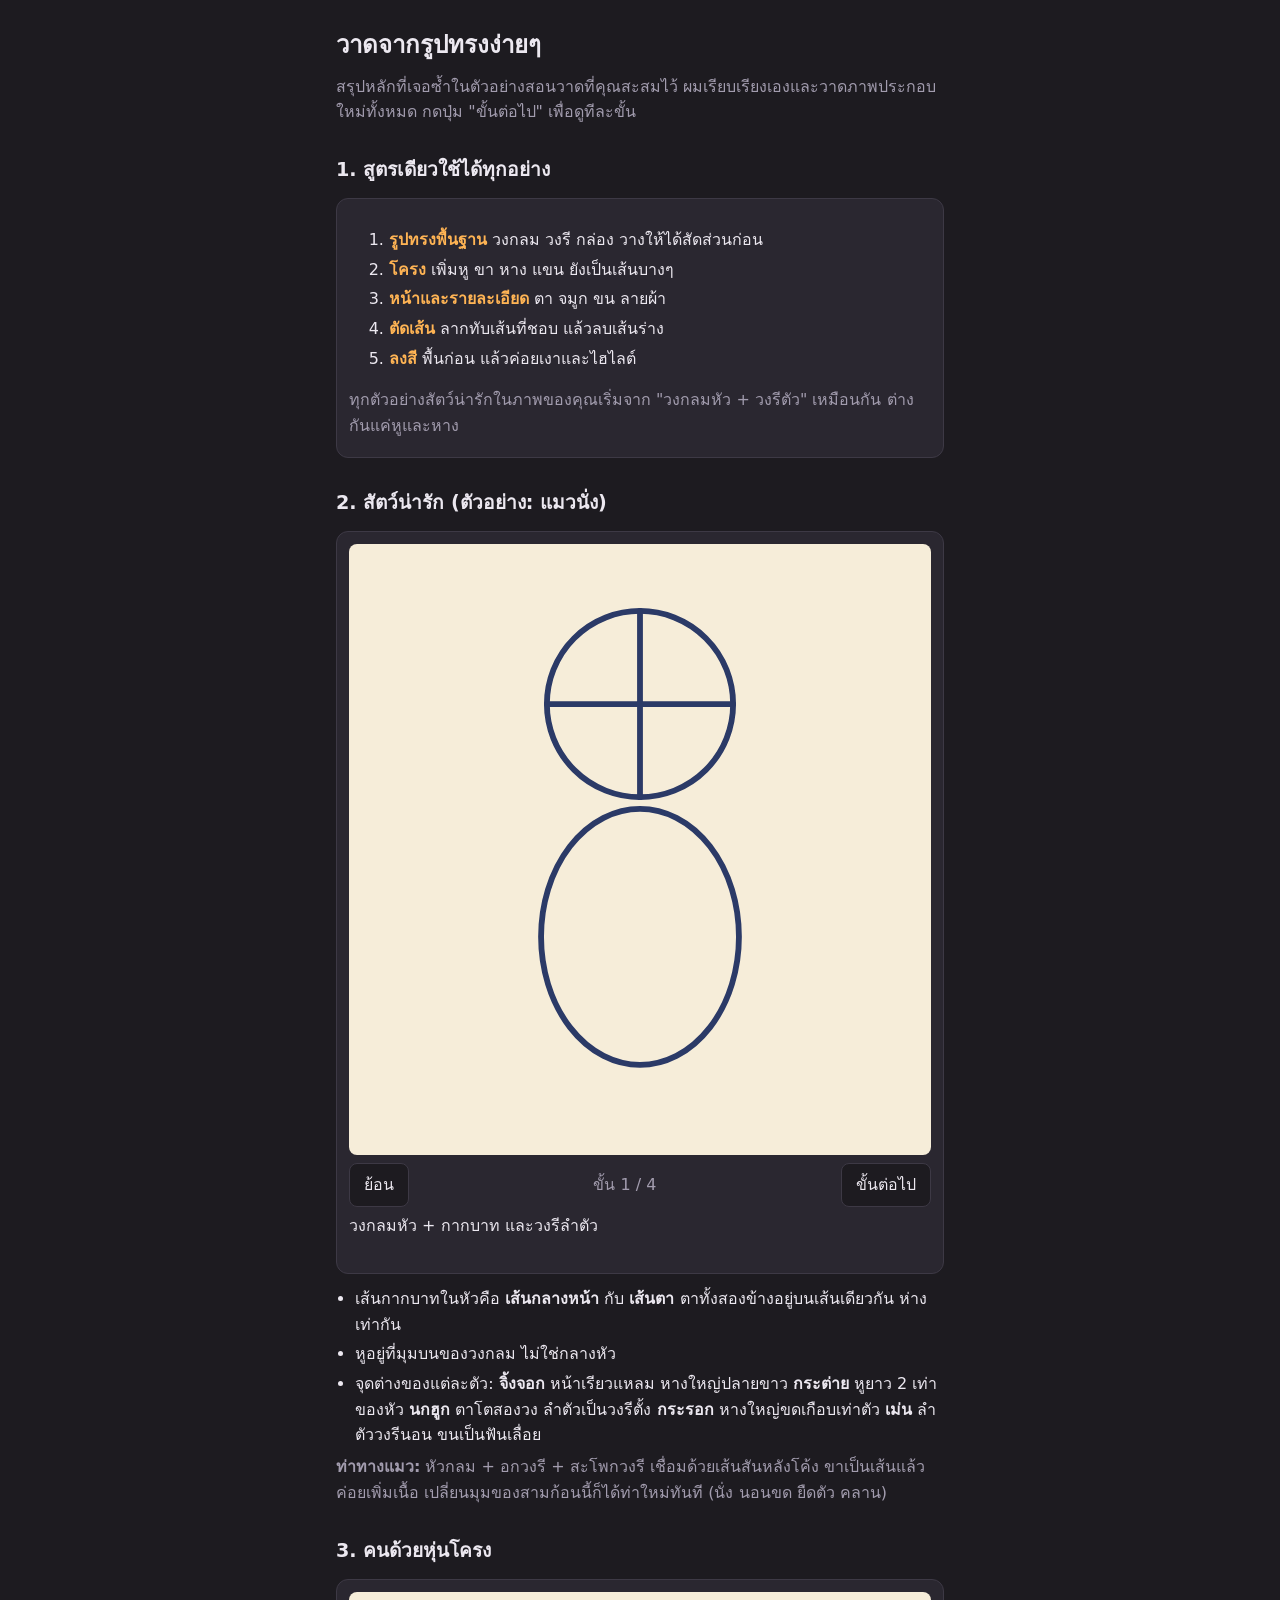
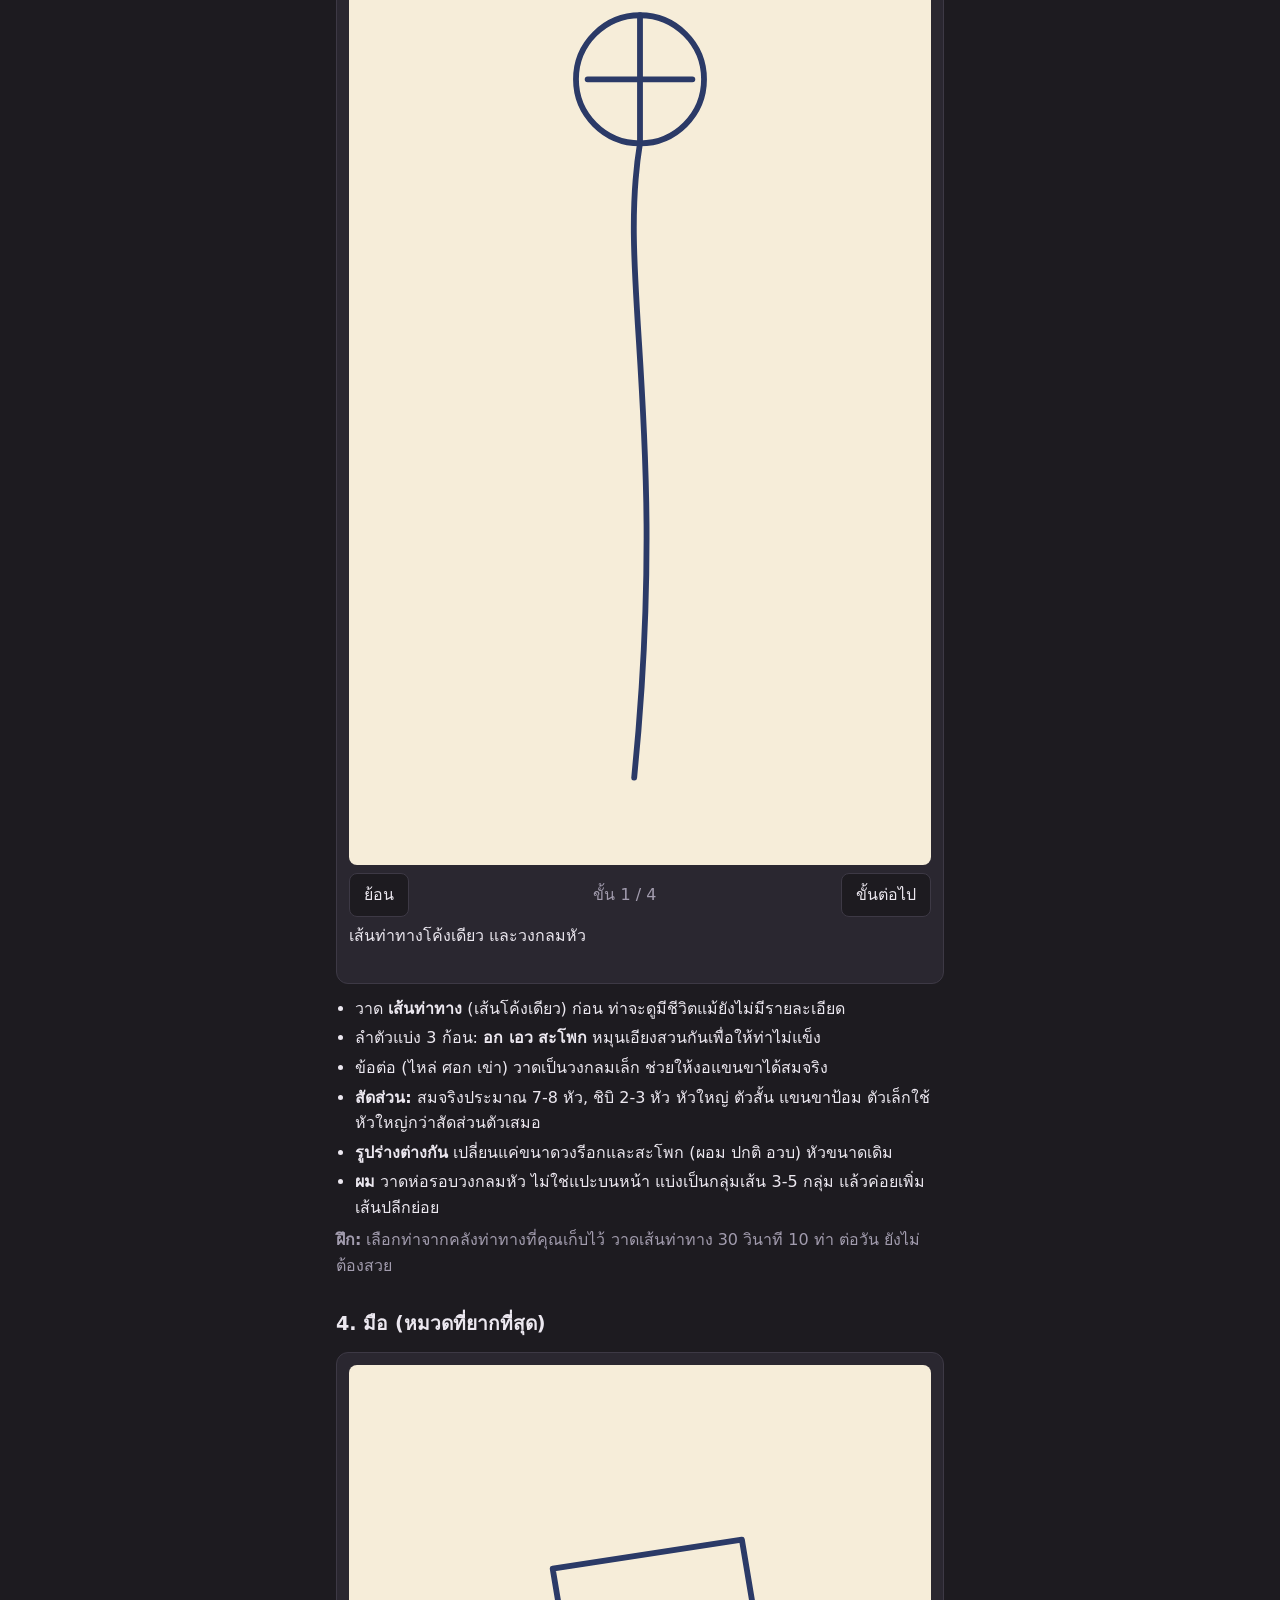
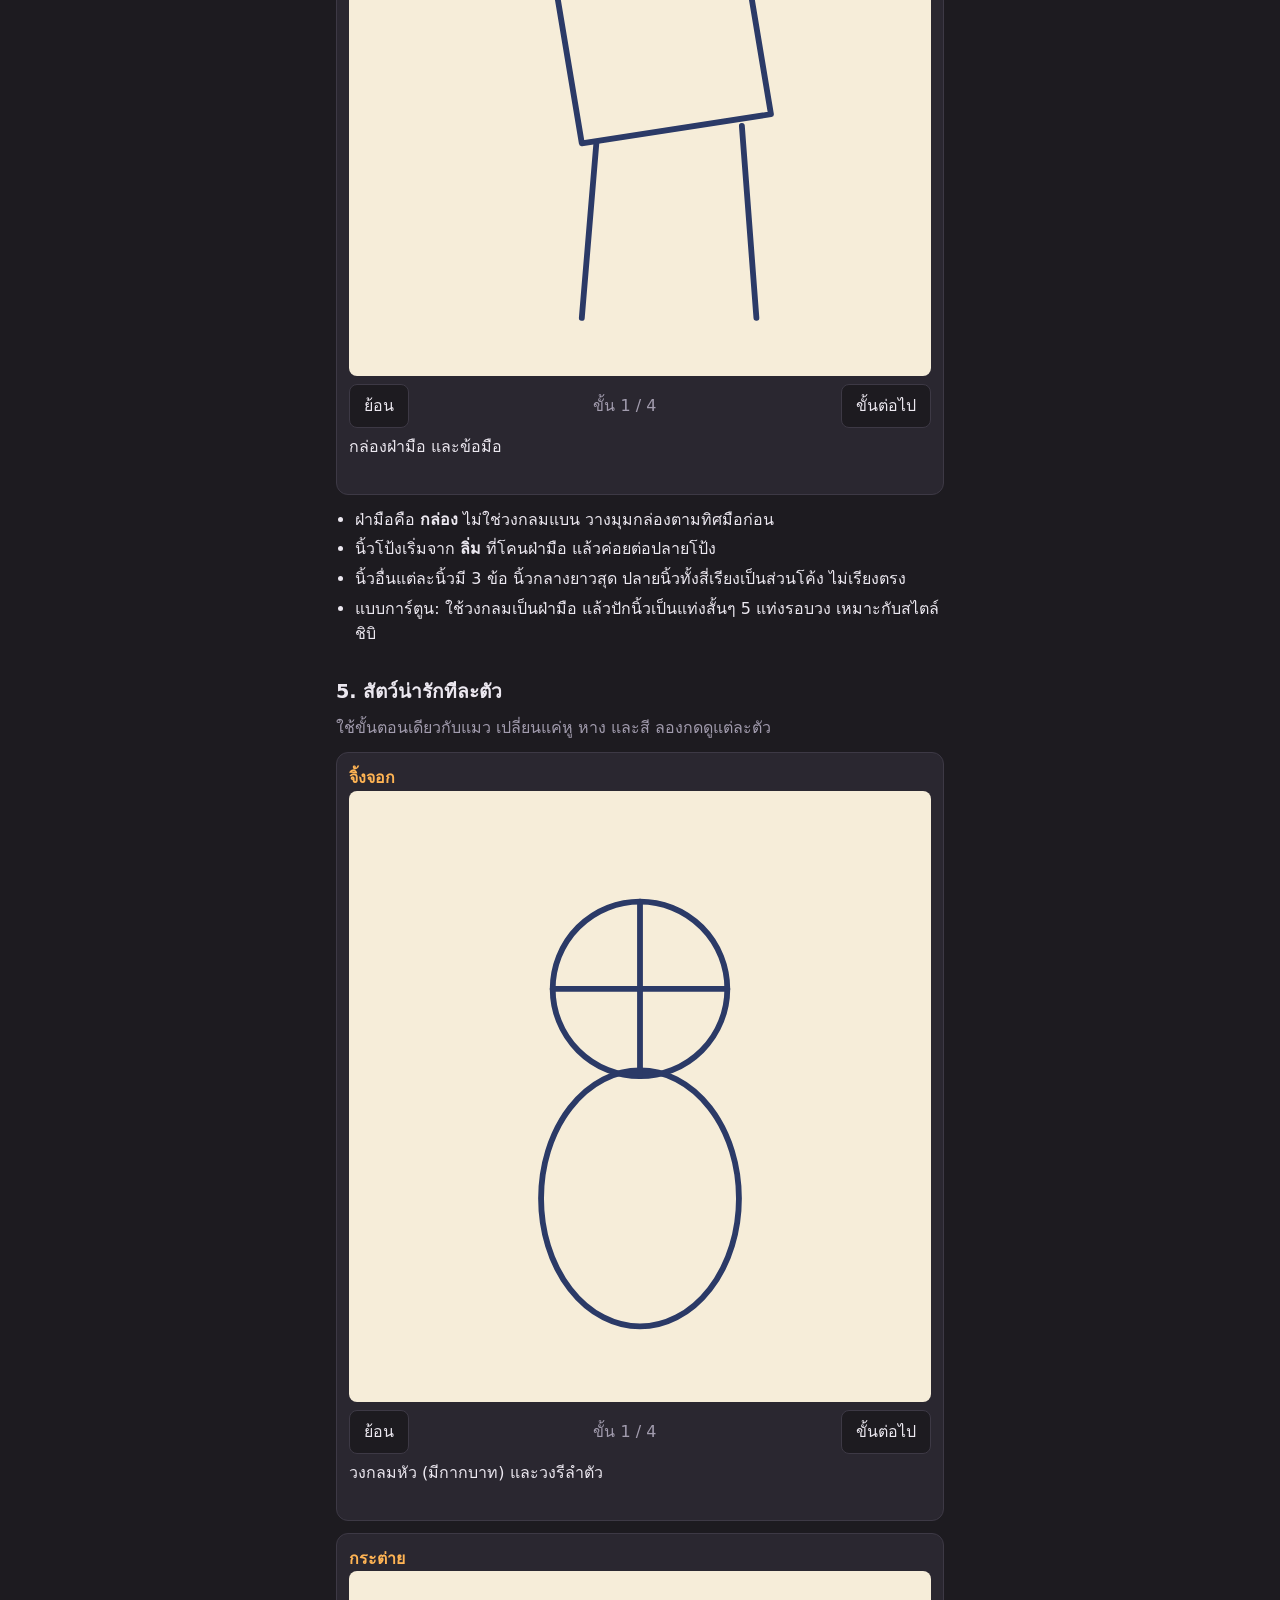
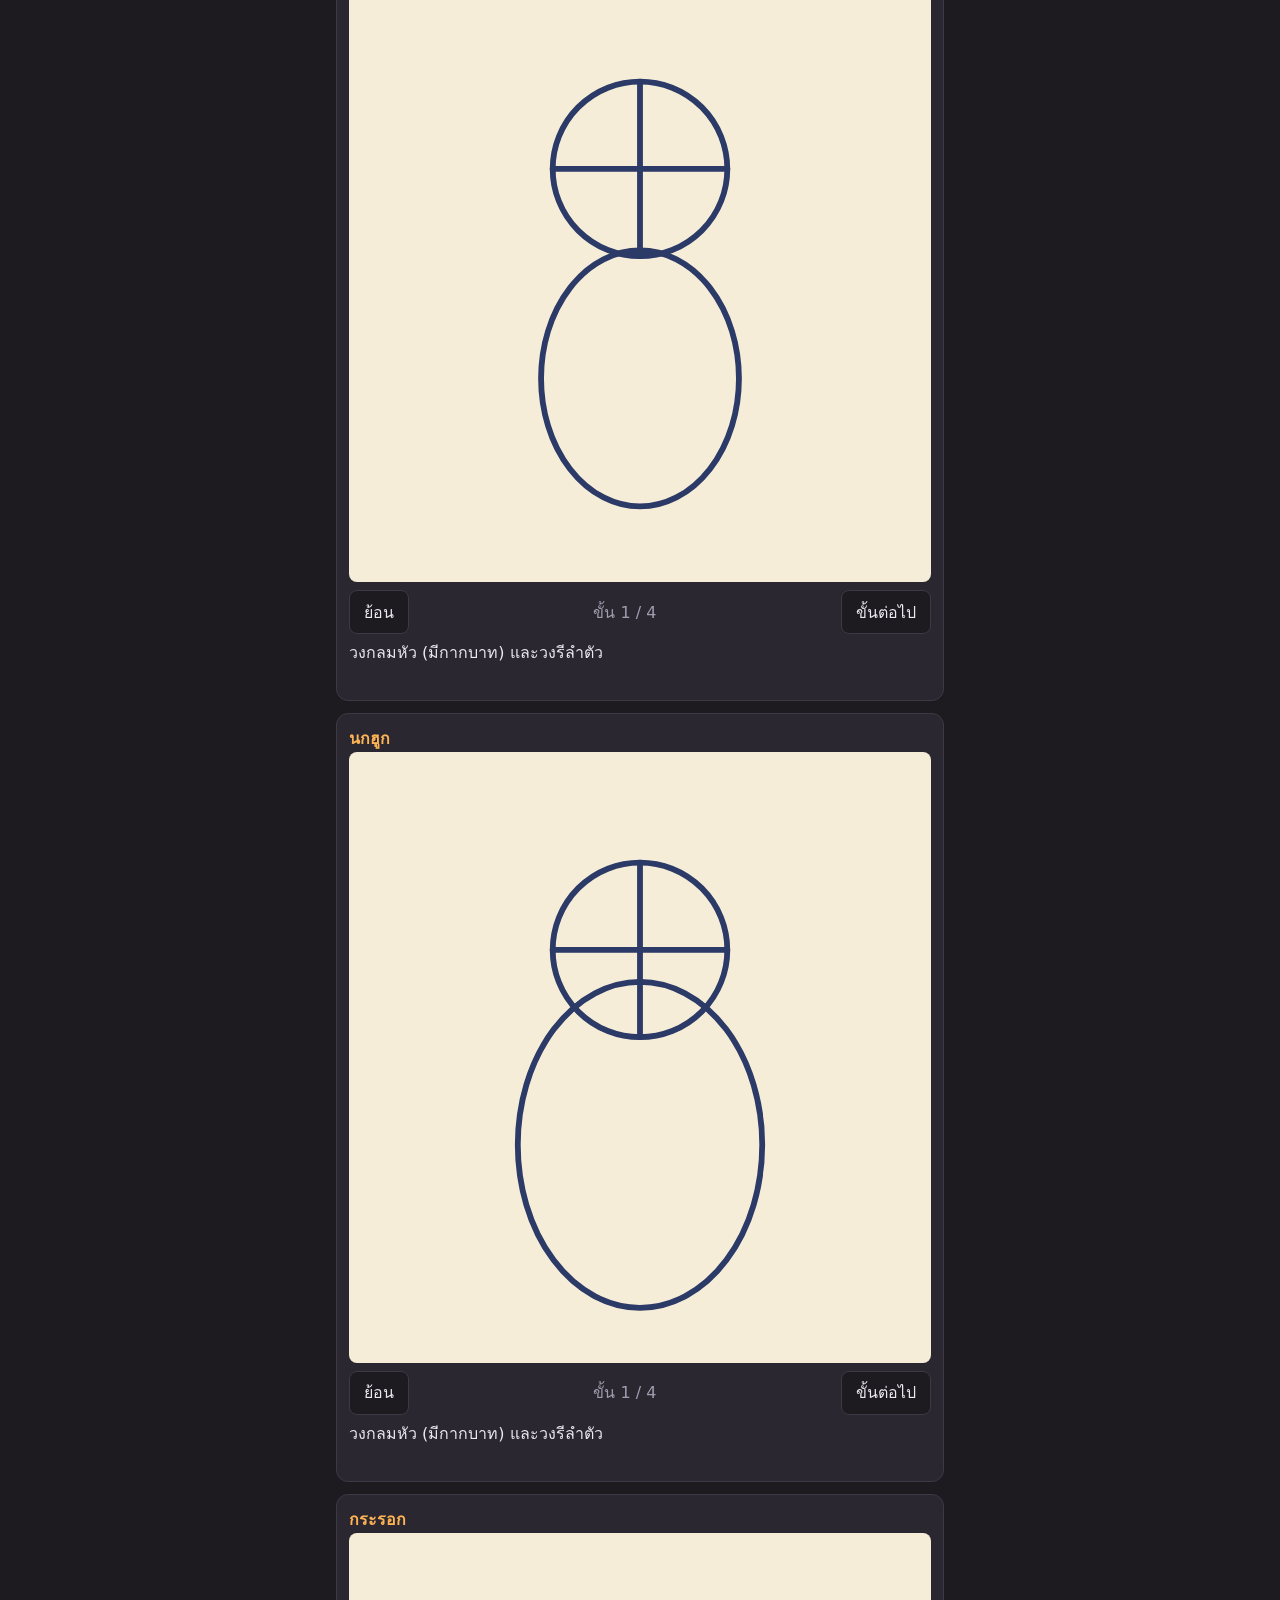
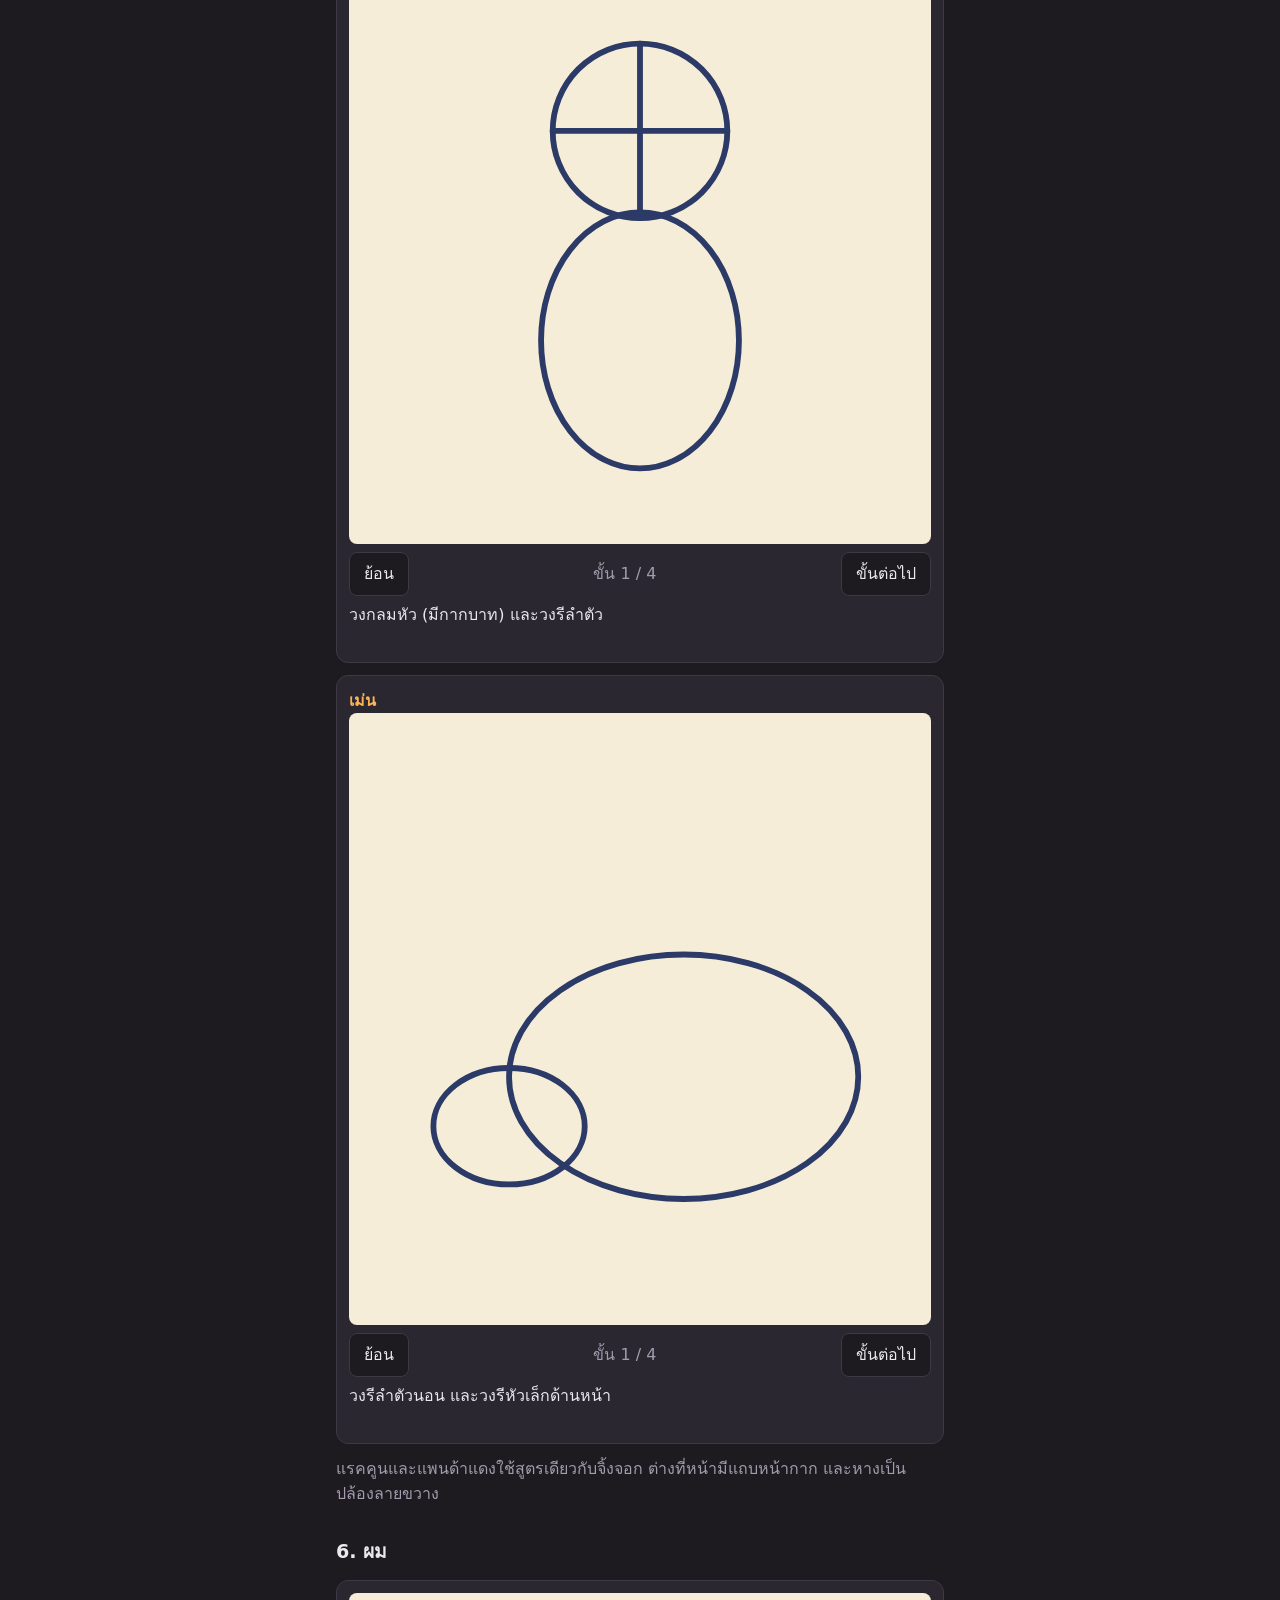
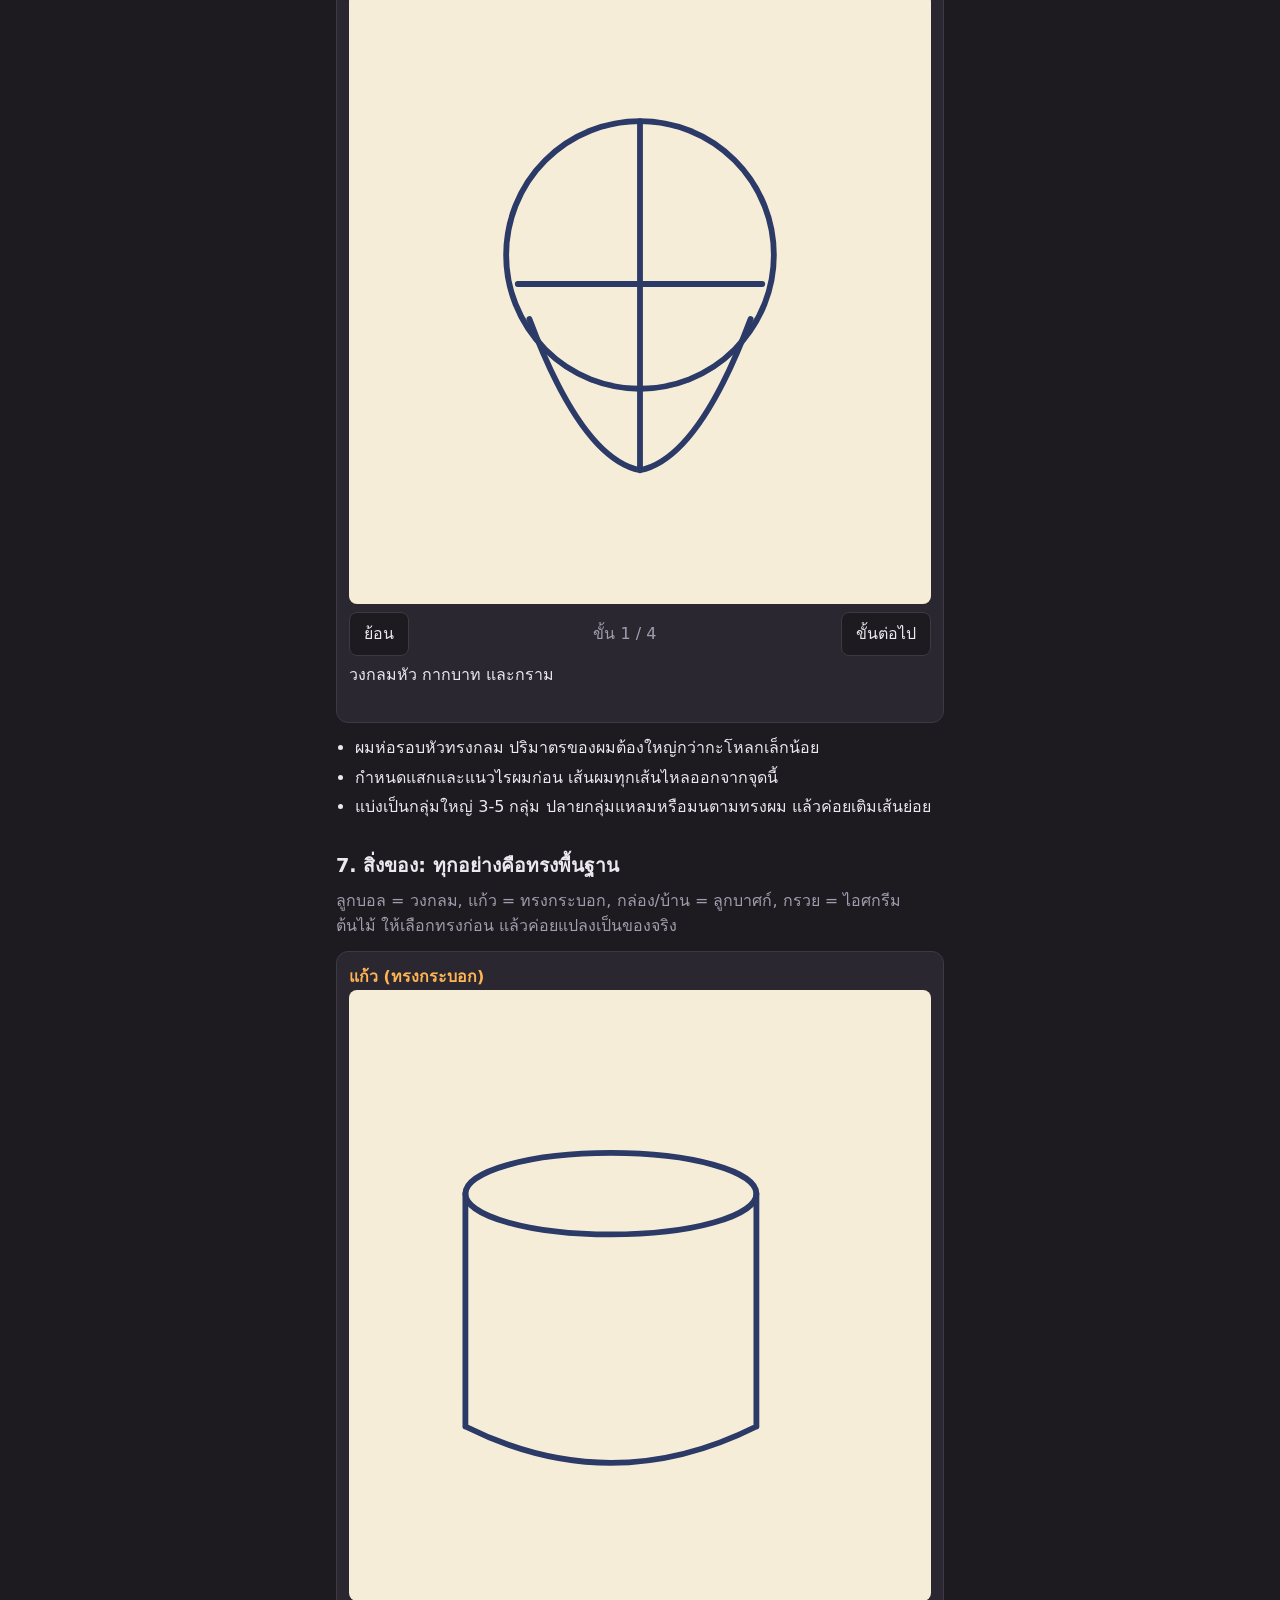
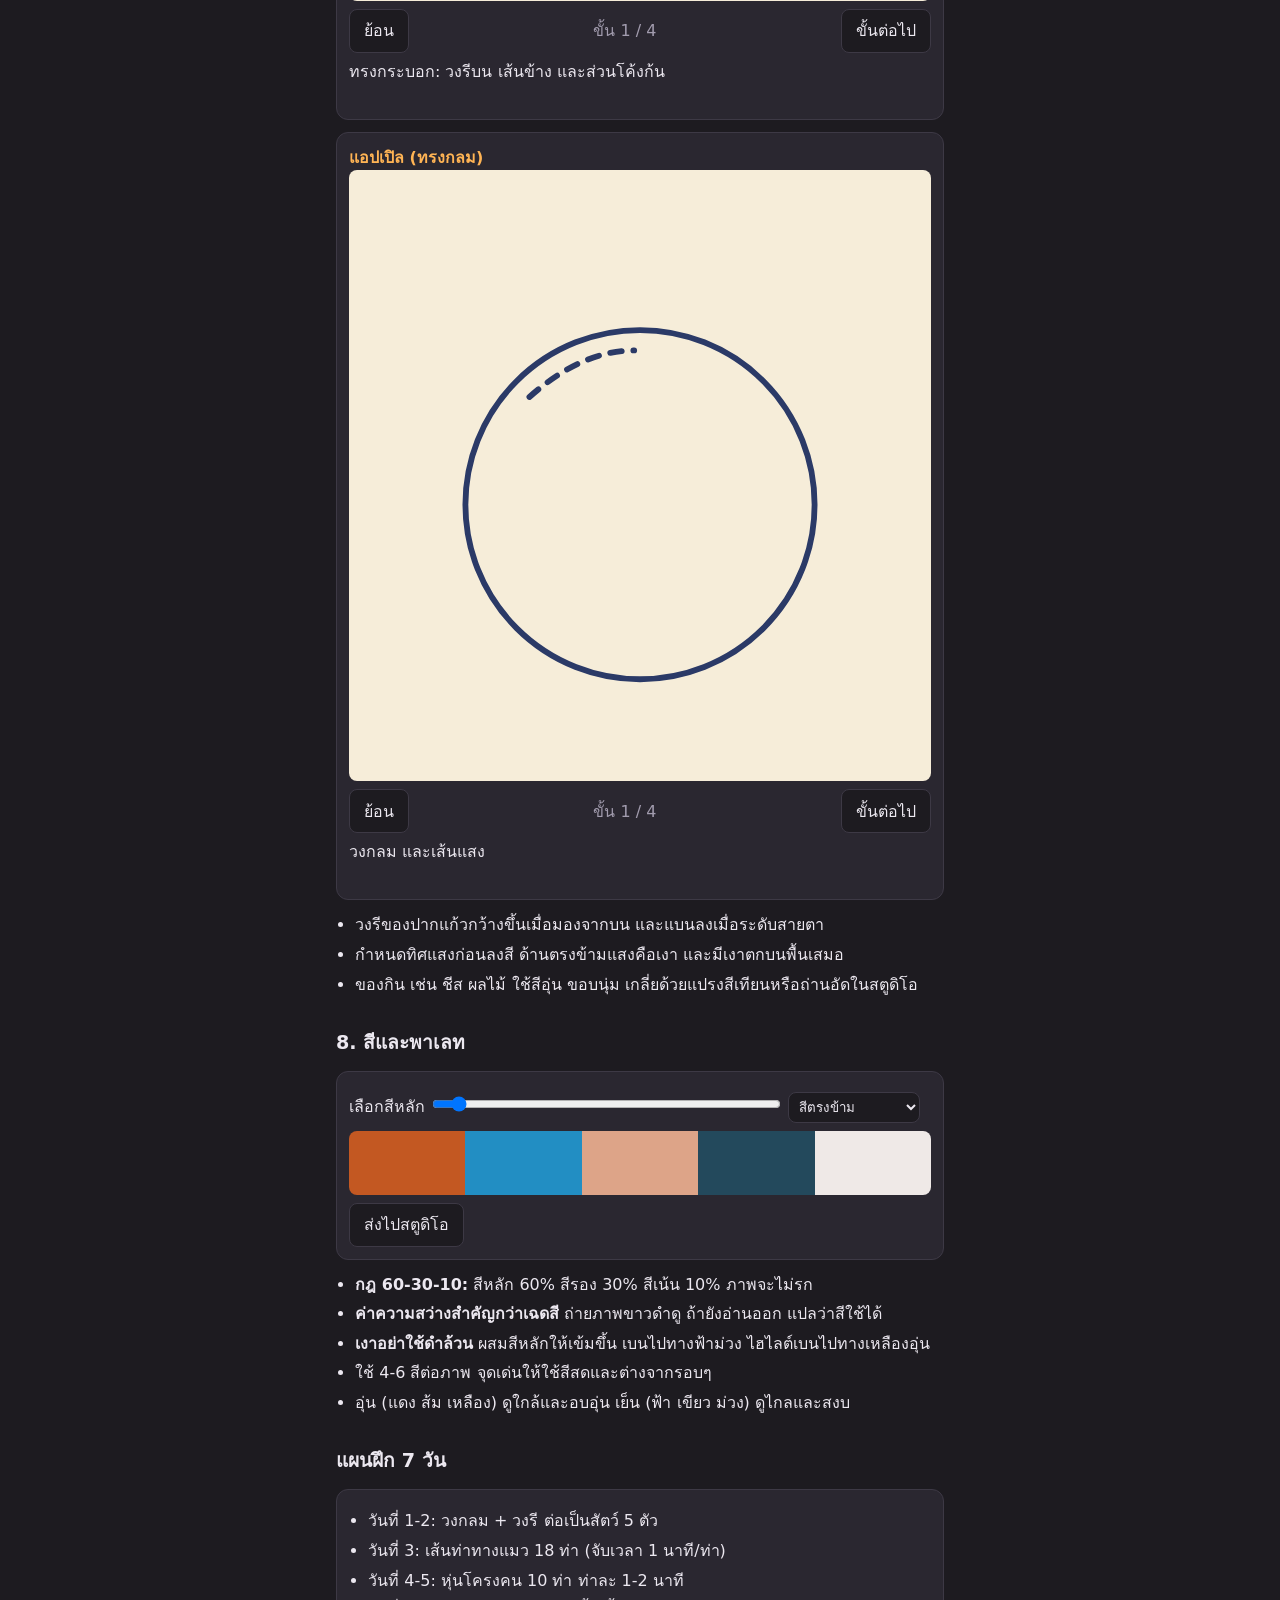
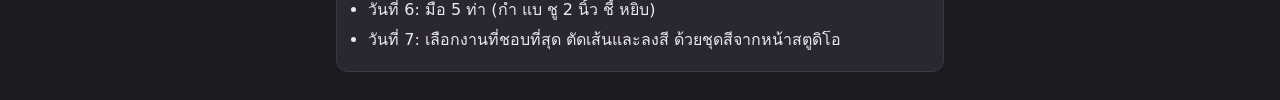
==== lessons.html @ d34c9ddd "Add files via upload" ====
<!DOCTYPE html>
<html lang="th">
<head>
<meta charset="utf-8">
<meta name="viewport" content="width=device-width, initial-scale=1, viewport-fit=cover">
<title>บทเรียนวาดรูป – SkillHub</title>
<style>
:root{--bg:#1d1b20;--panel:#2a2730;--line:#3d3945;--tx:#ece8f0;--mu:#a29cae;--ac:#ffb454}
*{box-sizing:border-box}
body{margin:0;background:var(--bg);color:var(--tx);font:16px/1.65 "Prompt",system-ui,sans-serif;padding:env(safe-area-inset-top) 0 env(safe-area-inset-bottom)}
header{display:flex;gap:14px;padding:12px 16px;border-bottom:1px solid var(--line);position:sticky;top:0;background:var(--bg);z-index:2;overflow-x:auto}
header a{color:var(--mu);text-decoration:none;white-space:nowrap}
header a.on{color:var(--ac)}
main{max-width:640px;margin:0 auto;padding:16px}
h1{font-size:1.5rem;margin:.4em 0}
h2{font-size:1.2rem;margin:1.6em 0 .3em;scroll-margin-top:60px}
p{margin:.4em 0;color:var(--mu)}
ul{padding-left:1.2em;margin:.4em 0}
li{margin:.25em 0}
.card{background:var(--panel);border:1px solid var(--line);border-radius:12px;padding:12px;margin:12px 0}
.card b{color:var(--ac)}
svg{width:100%;height:auto;background:#f6edd9;border-radius:8px;display:block}
.old{opacity:.35}
.ctl{display:flex;gap:8px;align-items:center;margin-top:8px}
.ctl button{background:var(--bg);color:var(--tx);border:1px solid var(--line);border-radius:8px;padding:8px 14px;font:inherit;cursor:pointer}
.ctl button:focus-visible{outline:2px solid var(--ac)}
.ctl span{color:var(--mu);flex:1;text-align:center}
.cap{min-height:3em;margin-top:6px;color:var(--tx)}
</style>
<link rel="manifest" href="manifest.webmanifest"><link rel="stylesheet" href="app.css"></head>
<body>
<header><a href="index.html">← SkillHub</a><a href="studio.html">สตูดิโอวาดรูป</a><a class="on" href="lessons.html">บทเรียน</a></header>
<main>
<h1>วาดจากรูปทรงง่ายๆ</h1>
<p>สรุปหลักที่เจอซ้ำในตัวอย่างสอนวาดที่คุณสะสมไว้ ผมเรียบเรียงเองและวาดภาพประกอบใหม่ทั้งหมด กดปุ่ม "ขั้นต่อไป" เพื่อดูทีละขั้น</p>

<h2>1. สูตรเดียวใช้ได้ทุกอย่าง</h2>
<div class="card"><ol>
<li><b>รูปทรงพื้นฐาน</b> วงกลม วงรี กล่อง วางให้ได้สัดส่วนก่อน</li>
<li><b>โครง</b> เพิ่มหู ขา หาง แขน ยังเป็นเส้นบางๆ</li>
<li><b>หน้าและรายละเอียด</b> ตา จมูก ขน ลายผ้า</li>
<li><b>ตัดเส้น</b> ลากทับเส้นที่ชอบ แล้วลบเส้นร่าง</li>
<li><b>ลงสี</b> พื้นก่อน แล้วค่อยเงาและไฮไลต์</li>
</ol><p>ทุกตัวอย่างสัตว์น่ารักในภาพของคุณเริ่มจาก "วงกลมหัว + วงรีตัว" เหมือนกัน ต่างกันแค่หูและหาง</p></div>

<h2>2. สัตว์น่ารัก (ตัวอย่าง: แมวนั่ง)</h2>
<div class="card" id="d-cat"></div>
<ul>
<li>เส้นกากบาทในหัวคือ <b>เส้นกลางหน้า</b> กับ <b>เส้นตา</b> ตาทั้งสองข้างอยู่บนเส้นเดียวกัน ห่างเท่ากัน</li>
<li>หูอยู่ที่มุมบนของวงกลม ไม่ใช่กลางหัว</li>
<li>จุดต่างของแต่ละตัว: <b>จิ้งจอก</b> หน้าเรียวแหลม หางใหญ่ปลายขาว <b>กระต่าย</b> หูยาว 2 เท่าของหัว <b>นกฮูก</b> ตาโตสองวง ลำตัวเป็นวงรีตั้ง <b>กระรอก</b> หางใหญ่ขดเกือบเท่าตัว <b>เม่น</b> ลำตัววงรีนอน ขนเป็นฟันเลื่อย</li>
</ul>
<p><b>ท่าทางแมว:</b> หัวกลม + อกวงรี + สะโพกวงรี เชื่อมด้วยเส้นสันหลังโค้ง ขาเป็นเส้นแล้วค่อยเพิ่มเนื้อ เปลี่ยนมุมของสามก้อนนี้ก็ได้ท่าใหม่ทันที (นั่ง นอนขด ยืดตัว คลาน)</p>

<h2>3. คนด้วยหุ่นโครง</h2>
<div class="card" id="d-fig"></div>
<ul>
<li>วาด <b>เส้นท่าทาง</b> (เส้นโค้งเดียว) ก่อน ท่าจะดูมีชีวิตแม้ยังไม่มีรายละเอียด</li>
<li>ลำตัวแบ่ง 3 ก้อน: <b>อก เอว สะโพก</b> หมุนเอียงสวนกันเพื่อให้ท่าไม่แข็ง</li>
<li>ข้อต่อ (ไหล่ ศอก เข่า) วาดเป็นวงกลมเล็ก ช่วยให้งอแขนขาได้สมจริง</li>
<li><b>สัดส่วน:</b> สมจริงประมาณ 7-8 หัว, ชิบิ 2-3 หัว หัวใหญ่ ตัวสั้น แขนขาป้อม ตัวเล็กใช้หัวใหญ่กว่าสัดส่วนตัวเสมอ</li>
<li><b>รูปร่างต่างกัน</b> เปลี่ยนแค่ขนาดวงรีอกและสะโพก (ผอม ปกติ อวบ) หัวขนาดเดิม</li>
<li><b>ผม</b> วาดห่อรอบวงกลมหัว ไม่ใช่แปะบนหน้า แบ่งเป็นกลุ่มเส้น 3-5 กลุ่ม แล้วค่อยเพิ่มเส้นปลีกย่อย</li>
</ul>
<p><b>ฝึก:</b> เลือกท่าจากคลังท่าทางที่คุณเก็บไว้ วาดเส้นท่าทาง 30 วินาที 10 ท่า ต่อวัน ยังไม่ต้องสวย</p>

<h2>4. มือ (หมวดที่ยากที่สุด)</h2>
<div class="card" id="d-hand"></div>
<ul>
<li>ฝ่ามือคือ <b>กล่อง</b> ไม่ใช่วงกลมแบน วางมุมกล่องตามทิศมือก่อน</li>
<li>นิ้วโป้งเริ่มจาก <b>ลิ่ม</b> ที่โคนฝ่ามือ แล้วค่อยต่อปลายโป้ง</li>
<li>นิ้วอื่นแต่ละนิ้วมี 3 ข้อ นิ้วกลางยาวสุด ปลายนิ้วทั้งสี่เรียงเป็นส่วนโค้ง ไม่เรียงตรง</li>
<li>แบบการ์ตูน: ใช้วงกลมเป็นฝ่ามือ แล้วปักนิ้วเป็นแท่งสั้นๆ 5 แท่งรอบวง เหมาะกับสไตล์ชิบิ</li>
</ul>


<h2>5. สัตว์น่ารักทีละตัว</h2>
<p>ใช้ขั้นตอนเดียวกับแมว เปลี่ยนแค่หู หาง และสี ลองกดดูแต่ละตัว</p>
<div class="card"><b>จิ้งจอก</b><div id="d-fox"></div></div>
<div class="card"><b>กระต่าย</b><div id="d-bunny"></div></div>
<div class="card"><b>นกฮูก</b><div id="d-owl"></div></div>
<div class="card"><b>กระรอก</b><div id="d-squirrel"></div></div>
<div class="card"><b>เม่น</b><div id="d-hedge"></div></div>
<p>แรคคูนและแพนด้าแดงใช้สูตรเดียวกับจิ้งจอก ต่างที่หน้ามีแถบหน้ากาก และหางเป็นปล้องลายขวาง</p>

<h2>6. ผม</h2>
<div class="card" id="d-hair"></div>
<ul><li>ผมห่อรอบหัวทรงกลม ปริมาตรของผมต้องใหญ่กว่ากะโหลกเล็กน้อย</li><li>กำหนดแสกและแนวไรผมก่อน เส้นผมทุกเส้นไหลออกจากจุดนี้</li><li>แบ่งเป็นกลุ่มใหญ่ 3-5 กลุ่ม ปลายกลุ่มแหลมหรือมนตามทรงผม แล้วค่อยเติมเส้นย่อย</li></ul>

<h2>7. สิ่งของ: ทุกอย่างคือทรงพื้นฐาน</h2>
<p>ลูกบอล = วงกลม, แก้ว = ทรงกระบอก, กล่อง/บ้าน = ลูกบาศก์, กรวย = ไอศกรีม ต้นไม้ ให้เลือกทรงก่อน แล้วค่อยแปลงเป็นของจริง</p>
<div class="card"><b>แก้ว (ทรงกระบอก)</b><div id="d-mug"></div></div>
<div class="card"><b>แอปเปิล (ทรงกลม)</b><div id="d-apple"></div></div>
<ul><li>วงรีของปากแก้วกว้างขึ้นเมื่อมองจากบน และแบนลงเมื่อระดับสายตา</li><li>กำหนดทิศแสงก่อนลงสี ด้านตรงข้ามแสงคือเงา และมีเงาตกบนพื้นเสมอ</li><li>ของกิน เช่น ชีส ผลไม้ ใช้สีอุ่น ขอบนุ่ม เกลี่ยด้วยแปรงสีเทียนหรือถ่านอัดในสตูดิโอ</li></ul>

<h2>8. สีและพาเลท</h2>
<div class="card">
<label>เลือกสีหลัก <input type="range" id="hue" min="0" max="359" value="20" style="width:60%"></label>
<select id="scheme" style="margin:8px 0;padding:6px;background:#1d1b20;color:#ece8f0;border:1px solid #3d3945;border-radius:8px"><option value="comp">สีตรงข้าม</option><option value="ana">สีข้างเคียง</option><option value="tri">สามเส้า</option><option value="split">ตรงข้ามแบบแยก</option><option value="mono">โทนเดียว</option></select>
<div id="sws" style="display:flex;height:64px;border-radius:8px;overflow:hidden"></div>
<div class="ctl"><button id="sv">ส่งไปสตูดิโอ</button><span id="svm"></span></div>
</div>
<ul>
<li><b>กฎ 60-30-10:</b> สีหลัก 60% สีรอง 30% สีเน้น 10% ภาพจะไม่รก</li>
<li><b>ค่าความสว่างสำคัญกว่าเฉดสี</b> ถ่ายภาพขาวดำดู ถ้ายังอ่านออก แปลว่าสีใช้ได้</li>
<li><b>เงาอย่าใช้ดำล้วน</b> ผสมสีหลักให้เข้มขึ้น เบนไปทางฟ้าม่วง ไฮไลต์เบนไปทางเหลืองอุ่น</li>
<li>ใช้ 4-6 สีต่อภาพ จุดเด่นให้ใช้สีสดและต่างจากรอบๆ</li>
<li>อุ่น (แดง ส้ม เหลือง) ดูใกล้และอบอุ่น เย็น (ฟ้า เขียว ม่วง) ดูไกลและสงบ</li>
</ul>

<h2>แผนฝึก 7 วัน</h2>
<div class="card"><ul>
<li>วันที่ 1-2: วงกลม + วงรี ต่อเป็นสัตว์ 5 ตัว</li>
<li>วันที่ 3: เส้นท่าทางแมว 18 ท่า (จับเวลา 1 นาที/ท่า)</li>
<li>วันที่ 4-5: หุ่นโครงคน 10 ท่า ท่าละ 1-2 นาที</li>
<li>วันที่ 6: มือ 5 ท่า (กำ แบ ชู 2 นิ้ว ชี้ หยิบ)</li>
<li>วันที่ 7: เลือกงานที่ชอบที่สุด ตัดเส้นและลงสี ด้วยชุดสีจากหน้าสตูดิโอ</li>
</ul></div>
</main>
<script>
const NS='http://www.w3.org/2000/svg';
const S='fill="none" stroke="#2b3a67" stroke-width="2" stroke-linecap="round" stroke-linejoin="round"';
const D={
cat:{vb:'0 0 200 210',steps:[
 ['วงกลมหัว + กากบาท และวงรีลำตัว',`<g ${S}><circle cx="100" cy="55" r="32"/><path d="M100 23V87M68 55H132"/><ellipse cx="100" cy="135" rx="34" ry="44"/></g>`],
 ['เพิ่มหูที่มุมบน ขาหน้า เท้า และหาง',`<g ${S}><path d="M76 34L72 10L94 26M124 34L128 10L106 26"/><path d="M90 150V190M110 150V190"/><ellipse cx="86" cy="192" rx="9" ry="5"/><ellipse cx="114" cy="192" rx="9" ry="5"/><path d="M134 160C170 160 175 125 160 118"/></g>`],
 ['ใส่ตา จมูก ปาก หนวด ตามเส้นกากบาท',`<g ${S}><circle cx="86" cy="55" r="4"/><circle cx="114" cy="55" r="4"/><path d="M96 65L104 65L100 70ZM100 70V75M94 78Q100 82 106 78"/><path d="M60 62L78 64M60 70L78 68M140 62L122 64M140 70L122 68"/></g>`],
 ['ลงสีพื้นและเงาใต้ตัว',`<g stroke="none"><ellipse cx="100" cy="198" rx="50" ry="7" fill="#2b3a6733"/><circle cx="100" cy="55" r="31" fill="#f2b36b88"/><ellipse cx="100" cy="135" rx="33" ry="43" fill="#f2b36b88"/><path d="M100 70q-6 10 0 20q6-10 0-20" fill="#fff8"/></g>`]]},
fig:{vb:'0 0 200 300',steps:[
 ['เส้นท่าทางโค้งเดียว และวงกลมหัว',`<g ${S}><path d="M100 52C92 100 110 150 98 270"/><circle cx="100" cy="30" r="22"/><path d="M100 8V52M82 30H118"/></g>`],
 ['ก้อนอก และก้อนสะโพก เอียงสวนกัน',`<g ${S}><ellipse cx="97" cy="88" rx="26" ry="30" transform="rotate(-6 97 88)"/><ellipse cx="103" cy="140" rx="24" ry="18" transform="rotate(8 103 140)"/></g>`],
 ['แขนขาเป็นเส้น พร้อมวงกลมข้อต่อ',`<g ${S}><path d="M73 72L50 112L45 150M121 72L146 110L158 140M92 156L88 215L84 268M114 156L118 215L124 268"/><circle cx="73" cy="72" r="5"/><circle cx="121" cy="72" r="5"/><circle cx="50" cy="112" r="4"/><circle cx="146" cy="110" r="4"/><circle cx="88" cy="215" r="5"/><circle cx="118" cy="215" r="5"/></g>`],
 ['เติมเนื้อ: ทำให้แขนขาหนาขึ้นตามกล้ามเนื้อ',`<g ${S} stroke-width="3"><path d="M66 66Q50 100 38 118Q40 140 42 152M124 66Q146 98 156 112Q164 130 162 142M84 158Q76 200 78 222Q80 250 80 270M122 158Q130 200 126 222Q124 250 128 270"/></g>`]]},
hand:{vb:'0 0 200 210',steps:[
 ['กล่องฝ่ามือ และข้อมือ',`<g ${S}><path d="M70 70L135 60L145 120L80 130Z"/><path d="M85 130L80 190M135 124L140 190"/></g>`],
 ['ลิ่มโคนนิ้วโป้ง แล้วต่อปลายโป้ง',`<g ${S}><path d="M70 70L48 90L58 118L80 130"/><path d="M48 90L30 70Q28 60 38 58"/></g>`],
 ['นิ้ว 4 นิ้วเป็นแท่ง 3 ข้อ ปลายเรียงโค้ง',`<g ${S}><path d="M75 68L70 30L80 28L88 66M92 66L90 18L102 16L108 64M112 63L116 20L128 22L128 62M133 62L146 34L156 40L145 76"/><path d="M71 48H81M90 40H103M117 42H127M140 52H150"/></g>`],
 ['ตัดเส้นรวมเป็นมือ และใส่ร่องฝ่ามือ',`<g ${S} stroke-width="3"><path d="M48 90L30 70Q28 60 38 58L70 70L70 30L80 28L88 66L90 18L102 16L108 64L116 20L128 22L128 62L146 34L156 40L145 76L145 120L140 190M58 118L80 130L85 190"/><path d="M85 100Q105 112 125 100" stroke-width="1.5"/></g>`]]}
};
function build(id,d){
 const el=document.getElementById('d-'+id);let n=1;
 el.innerHTML=`<svg viewBox="${d.vb}" role="img" aria-label="ขั้นตอนวาด"></svg><div class="ctl"><button class="p">ย้อน</button><span></span><button class="n">ขั้นต่อไป</button></div><div class="cap"></div>`;
 const svg=el.querySelector('svg'),cap=el.querySelector('.cap'),sp=el.querySelector('span');
 function draw(){svg.innerHTML=d.steps.slice(0,n).map((s,i)=>`<g class="${i<n-1?'old':''}">${s[1]}</g>`).join('');
  sp.textContent=`ขั้น ${n} / ${d.steps.length}`;cap.textContent=d.steps[n-1][0];}
 el.querySelector('.n').onclick=()=>{n=n%d.steps.length+1;draw();};
 el.querySelector('.p').onclick=()=>{n=n>1?n-1:d.steps.length;draw();};
 draw();
}

const BODY='<ellipse cx="100" cy="140" rx="34" ry="44"/>';
const LEG='<path d="M88 160V192M112 160V192"/><ellipse cx="86" cy="194" rx="9" ry="5"/><ellipse cx="114" cy="194" rx="9" ry="5"/>';
const A=o=>({vb:'0 0 200 210',steps:[
 ['วงกลมหัว (มีกากบาท) และวงรีลำตัว',`<g ${S}>${o.body||BODY}<circle cx="100" cy="68" r="30"/><path d="M100 38V98M70 68H130"/></g>`],
 ['เพิ่ม '+o.ex,`<g ${S}>${o.ears}${o.tail}${o.legs||LEG}</g>`],
 ['ใส่หน้าตามเส้นกากบาท',`<g ${S}><circle cx="86" cy="68" r="3.5"/><circle cx="114" cy="68" r="3.5"/><path d="M96 78H104L100 83ZM100 83V87M94 90Q100 94 106 90"/>${o.face||''}</g>`],
 ['ลงสี',`<g stroke="none"><ellipse cx="100" cy="203" rx="46" ry="6" fill="#2b3a6726"/><g fill="${o.c}" opacity=".85">${o.body||BODY}${o.ears}${o.tail}<circle cx="100" cy="68" r="30"/></g><g fill="${o.b}" opacity=".9">${o.belly}</g></g>`]]});
D.fox=A({ex:'หูแหลมใหญ่ หางพู่ และเท้า',ears:'<path d="M74 46L70 14L96 38M126 46L130 14L104 38"/>',tail:'<path d="M132 170C185 185 195 130 165 120C160 140 150 150 134 150"/>',face:'<path d="M72 78L84 90M128 78L116 90"/>',c:'#e8742f',b:'#fff3e0',belly:'<ellipse cx="100" cy="150" rx="17" ry="30"/><path d="M82 80Q100 100 118 80L112 92H88Z"/>'});
D.bunny=A({ex:'หูยาว 2 เท่าของหัว และหางกลม',ears:'<ellipse cx="82" cy="20" rx="9" ry="30"/><ellipse cx="118" cy="20" rx="9" ry="30"/>',tail:'<circle cx="138" cy="175" r="10"/>',face:'<path d="M70 72L84 74M70 80L84 78M130 72L116 74M130 80L116 78"/>',c:'#d9d2c8',b:'#ffffff',belly:'<ellipse cx="100" cy="150" rx="18" ry="30"/><ellipse cx="82" cy="20" rx="4" ry="22" fill="#f2b6c0"/><ellipse cx="118" cy="20" rx="4" ry="22" fill="#f2b6c0"/>'});
D.owl=A({ex:'หูขนสั้น ปีก และเท้า',body:'<ellipse cx="100" cy="135" rx="42" ry="56"/>',ears:'<path d="M74 46L72 28L90 40M126 46L128 28L110 40"/><path d="M62 105Q52 150 74 180M138 105Q148 150 126 180"/>',tail:'',legs:'<path d="M88 190V196M112 190V196M82 196H94M106 196H118"/>',face:'<circle cx="86" cy="68" r="11"/><circle cx="114" cy="68" r="11"/><path d="M92 126q4 5 8 0M100 146q4 5 8 0M84 146q4 5 8 0"/>',c:'#8a5a35',b:'#f0dcb8',belly:'<ellipse cx="100" cy="145" rx="26" ry="38"/><circle cx="86" cy="68" r="11"/><circle cx="114" cy="68" r="11"/>'});
D.squirrel=A({ex:'หูเล็ก หางใหญ่ขดสูง',ears:'<path d="M76 44L74 22L92 36M124 44L126 22L108 36"/>',tail:'<path d="M132 180C195 200 205 100 150 85C138 108 152 128 132 142"/>',face:'',c:'#c8622b',b:'#f6dcc0',belly:'<ellipse cx="100" cy="150" rx="17" ry="30"/>'});
D.hedge={vb:'0 0 200 210',steps:[
 ['วงรีลำตัวนอน และวงรีหัวเล็กด้านหน้า',`<g ${S}><ellipse cx="115" cy="125" rx="60" ry="42"/><ellipse cx="55" cy="142" rx="26" ry="20"/></g>`],
 ['ขนแหลมเป็นฟันเลื่อยบนหลัง และเท้า',`<g ${S}><path d="M60 110L66 84L80 100L88 70L102 92L116 66L128 90L146 72L150 98L170 92L168 118"/><ellipse cx="85" cy="170" rx="9" ry="5"/><ellipse cx="135" cy="170" rx="9" ry="5"/></g>`],
 ['ใส่ตา จมูก ปาก',`<g ${S}><circle cx="52" cy="136" r="3.5"/><circle cx="32" cy="146" r="5" fill="#2b3a67"/><path d="M42 154Q50 158 56 154"/></g>`],
 ['ลงสี',`<g stroke="none"><ellipse cx="108" cy="178" rx="62" ry="6" fill="#2b3a6726"/><path d="M60 110L66 84L80 100L88 70L102 92L116 66L128 90L146 72L150 98L170 92L168 118L160 150L70 150Z" fill="#8b5e3c" opacity=".9"/><ellipse cx="55" cy="142" rx="26" ry="20" fill="#f0d3b0"/></g>`]]};
D.hair={vb:'0 0 200 210',steps:[
 ['วงกลมหัว กากบาท และกราม',`<g ${S}><circle cx="100" cy="90" r="46"/><path d="M62 112Q80 160 100 164Q120 160 138 112M100 44V164M58 100H142"/></g>`],
 ['แสกและแนวไรผม',`<g ${S}><path d="M100 46Q70 60 56 100M100 46Q130 60 144 100"/></g>`],
 ['ก้อนผมรวมใหญ่กว่ากะโหลก',`<g ${S}><path d="M52 100Q36 36 100 26Q164 36 148 100Q164 140 152 180M52 100Q36 140 48 180"/></g>`],
 ['กลุ่มเส้นผมไหลจากแสก',`<g ${S}><path d="M100 46Q85 100 66 160M100 46Q122 90 134 160M80 38Q58 90 54 140"/></g>`]]};
D.mug={vb:'0 0 200 210',steps:[
 ['ทรงกระบอก: วงรีบน เส้นข้าง และส่วนโค้งก้น',`<g ${S}><ellipse cx="90" cy="70" rx="50" ry="14"/><path d="M40 70V150M140 70V150M40 150Q90 175 140 150"/></g>`],
 ['หูจับ',`<g ${S}><path d="M140 88Q188 88 182 120Q176 148 140 136"/></g>`],
 ['ขอบแก้วด้านใน และผิวกาแฟ',`<g ${S}><ellipse cx="90" cy="72" rx="42" ry="10"/></g>`],
 ['ลงสี เงาด้านขวา และเงาตกพื้น',`<g stroke="none"><ellipse cx="105" cy="170" rx="70" ry="10" fill="#2b3a6726"/><path d="M40 70V150Q90 175 140 150V70Z" fill="#6aa7c9"/><path d="M110 78V165Q128 160 140 150V70Z" fill="#2b3a6755"/><ellipse cx="90" cy="72" rx="42" ry="10" fill="#6b3f26"/></g>`]]};
D.apple={vb:'0 0 200 210',steps:[
 ['วงกลม และเส้นแสง',`<g ${S}><circle cx="100" cy="115" r="60"/><path d="M62 78Q80 62 98 62" stroke-dasharray="4 4"/></g>`],
 ['รอยบุ๋มด้านบน ก้าน และใบ',`<g ${S}><path d="M100 70Q100 56 108 40M100 52Q125 30 140 48Q122 62 100 52"/></g>`],
 ['เส้นขอบแอปเปิลให้เป็นทรงมีไหล่',`<g ${S}><path d="M100 62Q70 52 48 82Q36 130 70 170Q100 182 130 170Q164 130 152 82Q130 52 100 62"/></g>`],
 ['ลงสี: ด้านมืดอยู่ขวาล่าง ไฮไลต์อยู่ซ้ายบน',`<g stroke="none"><ellipse cx="108" cy="188" rx="52" ry="8" fill="#2b3a6730"/><path d="M100 62Q70 52 48 82Q36 130 70 170Q100 182 130 170Q164 130 152 82Q130 52 100 62" fill="#d6403a"/><path d="M120 90Q160 110 140 165Q120 178 100 178Q150 150 120 90" fill="#7a1d1d66"/><ellipse cx="72" cy="92" rx="9" ry="16" fill="#ffffffaa" transform="rotate(25 72 92)"/><path d="M100 52Q125 30 140 48Q122 62 100 52" fill="#5b9a4a"/></g>`]]};

Object.entries(D).forEach(([k,v])=>build(k,v));

function hx(h,s,l){h=((h%360)+360)%360;s/=100;l/=100;const k=n=>(n+h/30)%12,a=s*Math.min(l,1-l),f=n=>l-a*Math.max(-1,Math.min(k(n)-3,Math.min(9-k(n),1)));return'#'+[f(0),f(8),f(4)].map(v=>Math.round(v*255).toString(16).padStart(2,'0')).join('');}
let cp=[];
function pal(){const h=+document.getElementById('hue').value,m=document.getElementById('scheme').value;
 const o={comp:[[0,70,45],[180,70,45],[0,55,70],[180,45,25],[0,20,92]],ana:[[-40,65,50],[-20,65,50],[0,70,50],[20,65,55],[40,65,60]],tri:[[0,70,50],[120,60,45],[240,60,50],[60,40,75],[180,30,85]],split:[[0,70,50],[150,60,45],[210,60,45],[0,40,75],[0,15,92]],mono:[[0,60,20],[0,60,35],[0,65,50],[0,60,68],[0,55,86]]}[m];
 cp=o.map(([d,s,l])=>hx(h+d,s,l));document.getElementById('sws').innerHTML=cp.map(c=>`<div style="flex:1;background:${c}" title="${c}"></div>`).join('');}
document.getElementById('hue').oninput=pal;document.getElementById('scheme').onchange=pal;pal();
document.getElementById('sv').onclick=()=>{try{const a=JSON.parse(localStorage.getItem('sh_studio_pals')||'[]');a.push({n:'จากบทเรียน '+(a.length+1),c:cp});localStorage.setItem('sh_studio_pals',JSON.stringify(a));document.getElementById('svm').textContent='บันทึกแล้ว เปิดสตูดิโอเลือกในรายการ ★';}catch(e){document.getElementById('svm').textContent='บันทึกไม่ได้';}};
</script>
<script src="app.js"></script></body>
</html>
---- app.css ----
:root{--bg:#1d1b20;--panel:#2a2730;--line:#3d3945;--tx:#ece8f0;--mu:#a29cae;--ac:#ffb454}
*{box-sizing:border-box}
body{margin:0;background:var(--bg);color:var(--tx);font:16px/1.6 Prompt,system-ui,sans-serif}
button,.b{min-height:44px;font:inherit;color:var(--tx);background:var(--panel);border:1px solid var(--line);border-radius:8px;padding:6px 10px;cursor:pointer;text-decoration:none;display:inline-block}
button.on{background:var(--ac);color:#1d1b20;border-color:var(--ac)}
button:focus-visible,a:focus-visible,input:focus-visible{outline:2px solid var(--ac);outline-offset:1px}
.hd{display:flex;gap:12px;padding:12px 16px;border-bottom:1px solid var(--line);overflow-x:auto}
.hd a{color:var(--mu);text-decoration:none;white-space:nowrap}.hd a.on{color:var(--ac)}
.wrap{max-width:640px;margin:0 auto;padding:16px}
.grid{display:grid;grid-template-columns:repeat(3,1fr);gap:8px}
.stat{background:var(--panel);border:1px solid var(--line);border-radius:12px;padding:10px;text-align:center}
.stat b{display:block;font-size:1.6rem;color:var(--ac)}
.li{display:flex;justify-content:space-between;gap:8px;padding:10px 12px;margin:6px 0;background:var(--panel);border:1px solid var(--line);border-radius:10px;color:var(--tx);text-decoration:none}
.ban{background:var(--ac);color:#1d1b20;border-radius:10px;padding:10px;margin:10px 0}
.ban button{margin-left:6px}
.lw label{display:block;color:var(--tx)}
.md{position:fixed;inset:0;background:#000a;display:flex;align-items:center;justify-content:center;z-index:9;padding:12px}
.bx{background:var(--panel);border:1px solid var(--line);border-radius:12px;padding:16px;max-width:520px;width:100%;max-height:90vh;overflow:auto}
.bx fieldset{border:1px solid var(--line);border-radius:8px;margin:8px 0}.bx label{display:block;padding:4px 0}
#toast{position:fixed;left:50%;bottom:90px;transform:translateX(-50%);background:var(--ac);color:#1d1b20;padding:6px 14px;border-radius:20px;opacity:0;pointer-events:none;transition:opacity .2s;z-index:10}
#toast.s{opacity:1}
@media(prefers-reduced-motion:reduce){#toast{transition:none}}

body>header,.hd{display:none}
body.pg{padding-bottom:calc(76px + env(safe-area-inset-bottom))}
.tab{position:fixed;bottom:0;left:0;right:0;display:flex;background:var(--panel);border-top:1px solid var(--line);padding-bottom:env(safe-area-inset-bottom);z-index:5}
.tab a{flex:1;text-align:center;padding:8px 0;color:var(--mu);text-decoration:none;font-size:12px}.tab a b{display:block;font-size:22px;line-height:1.2}.tab a.on{color:var(--ac)}
.bar{height:10px;background:var(--line);border-radius:6px;overflow:hidden;margin:10px 0}.bar i{display:block;height:100%;background:var(--ac)}
.cta{display:block;text-align:center;background:var(--ac);color:#1d1b20;border-color:var(--ac);font-weight:600;padding:12px;margin:10px 0}
.li{min-height:48px;align-items:center}
input[type=checkbox],input[type=radio]{width:20px;height:20px;vertical-align:middle;margin-right:6px}
.lw label,.bx label{padding:8px 0}
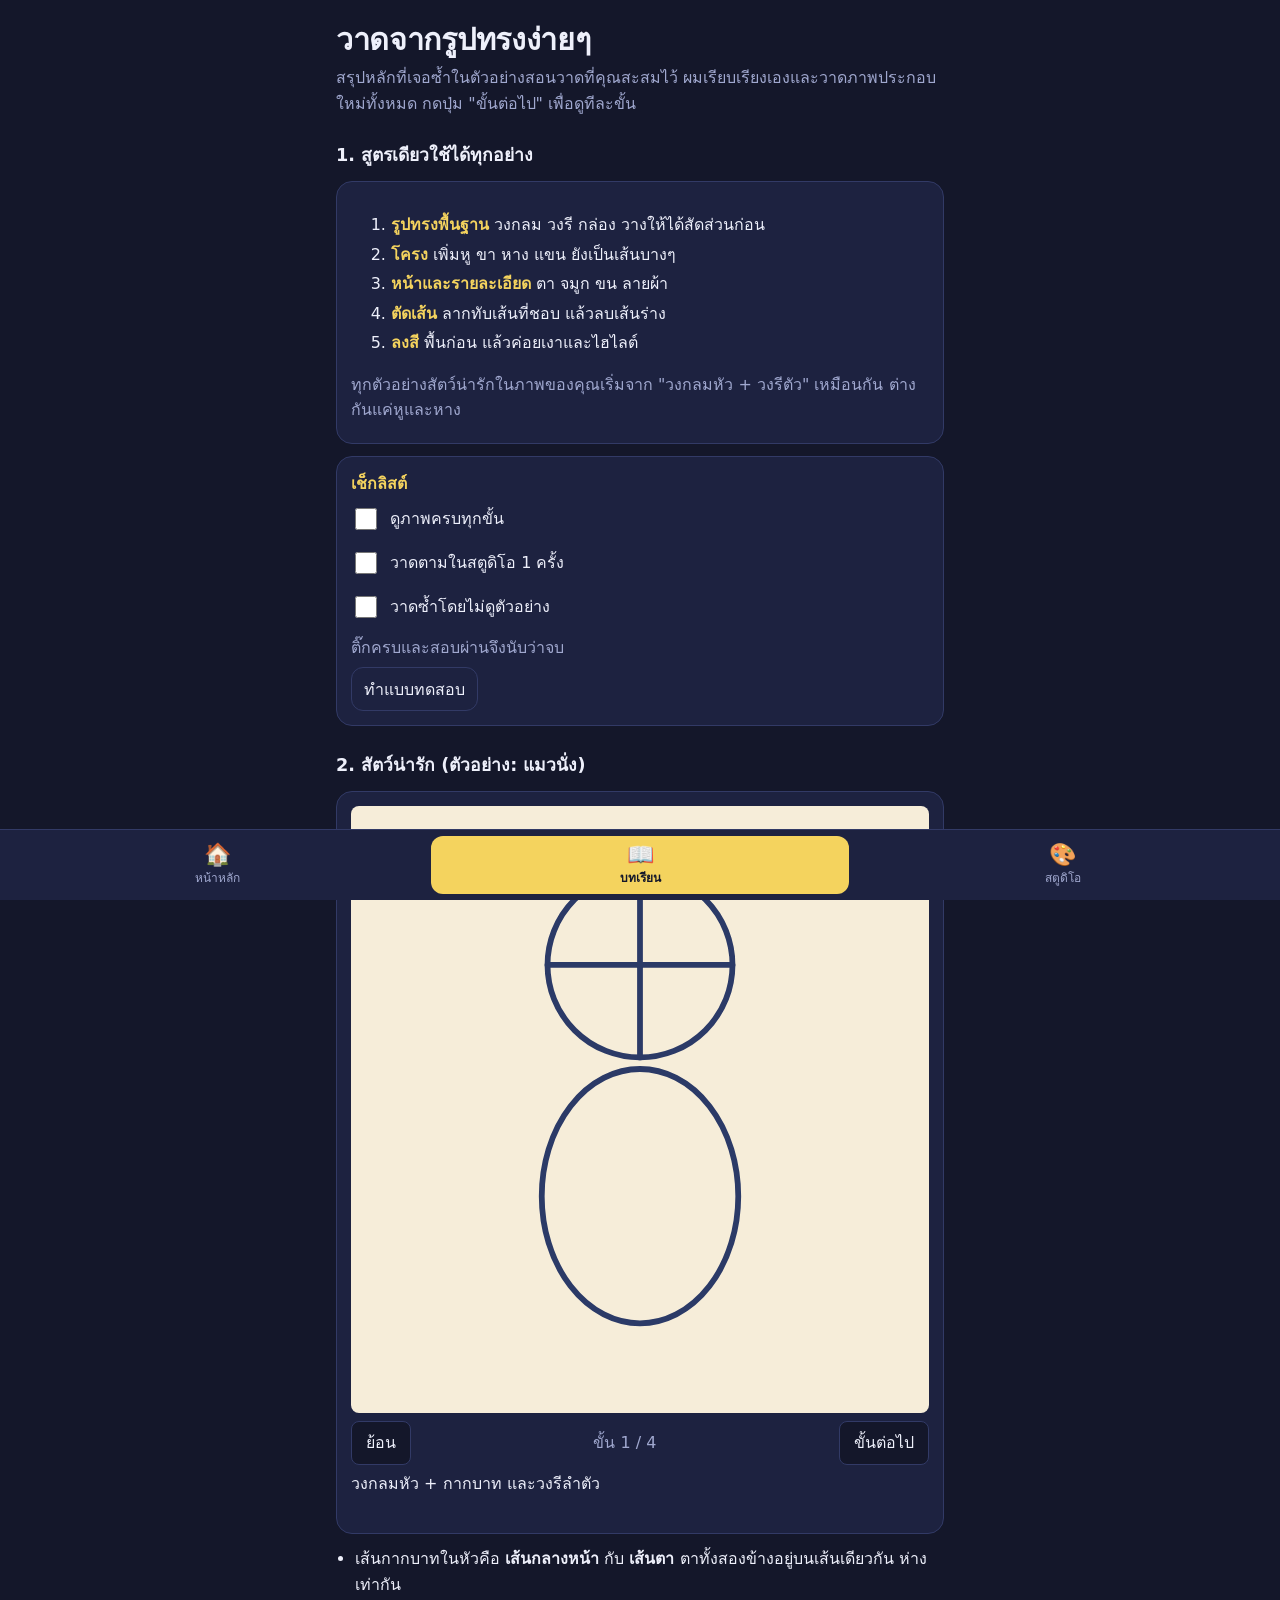
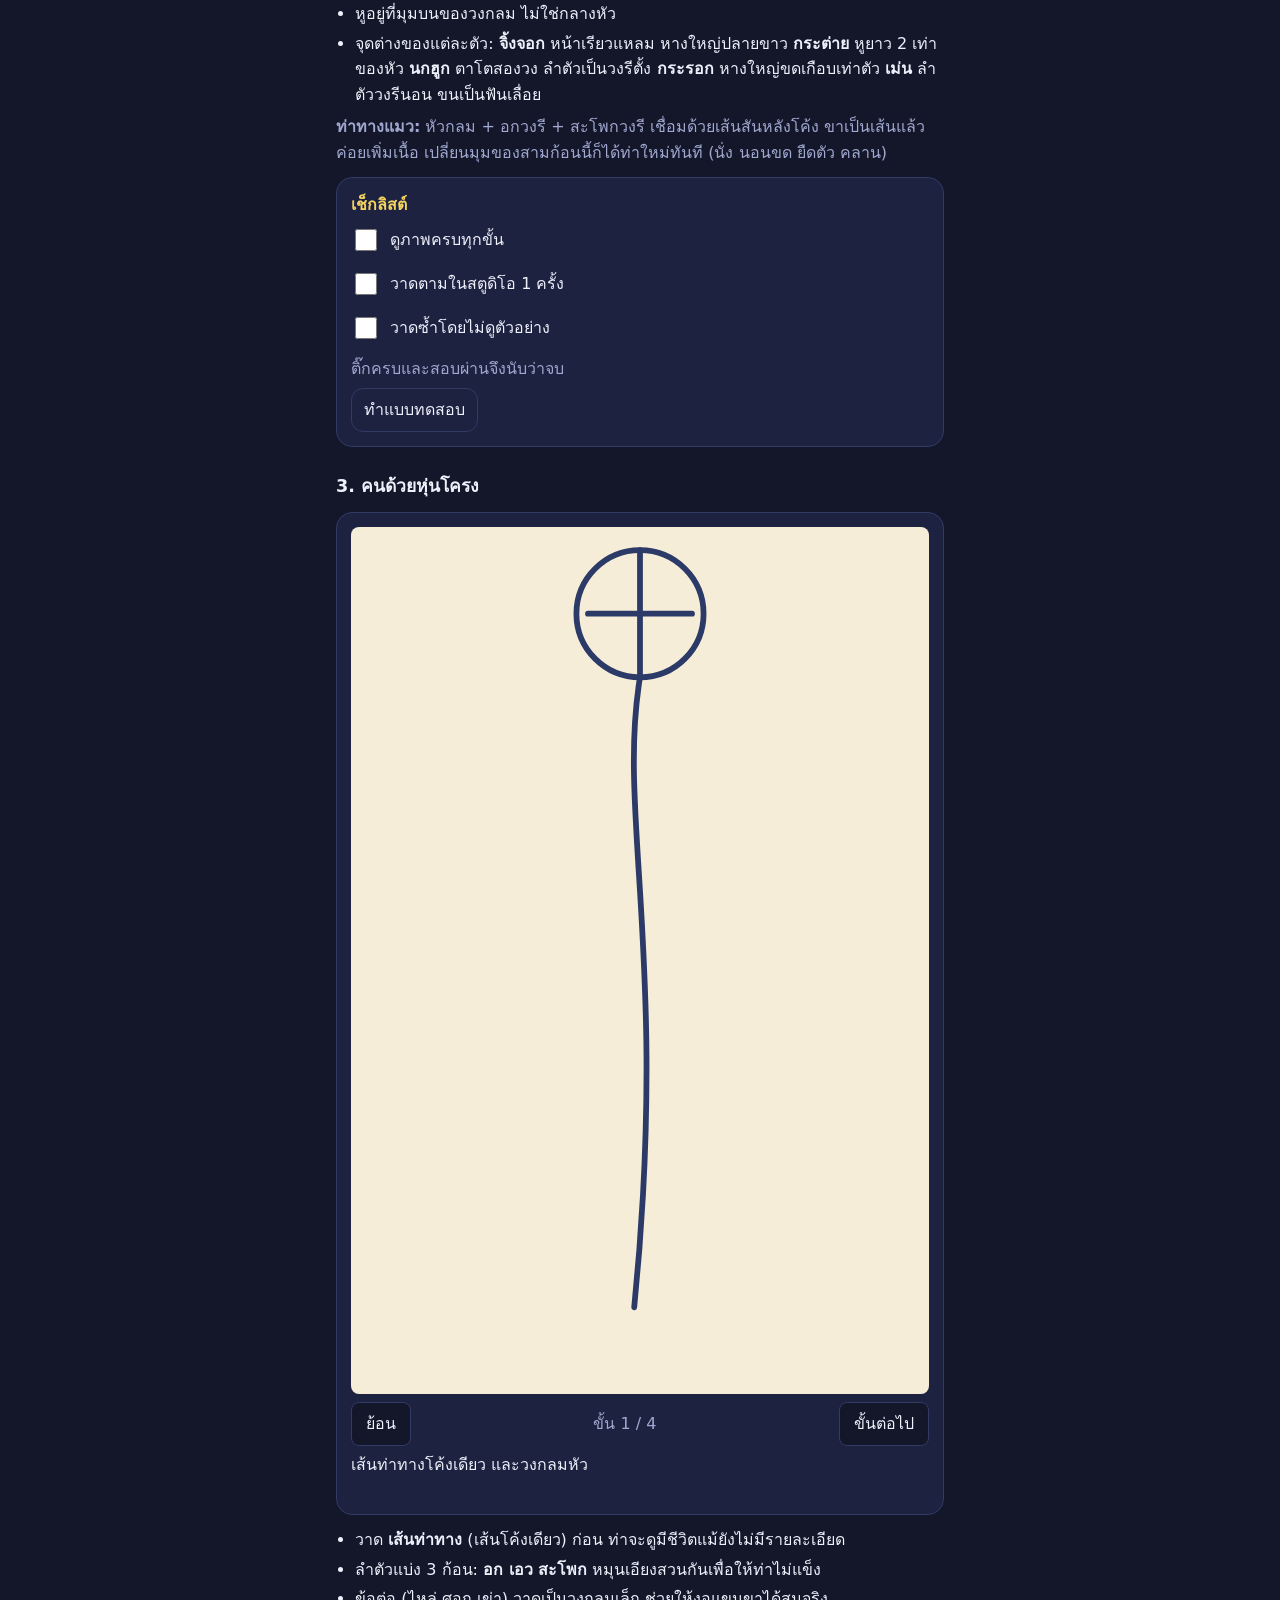
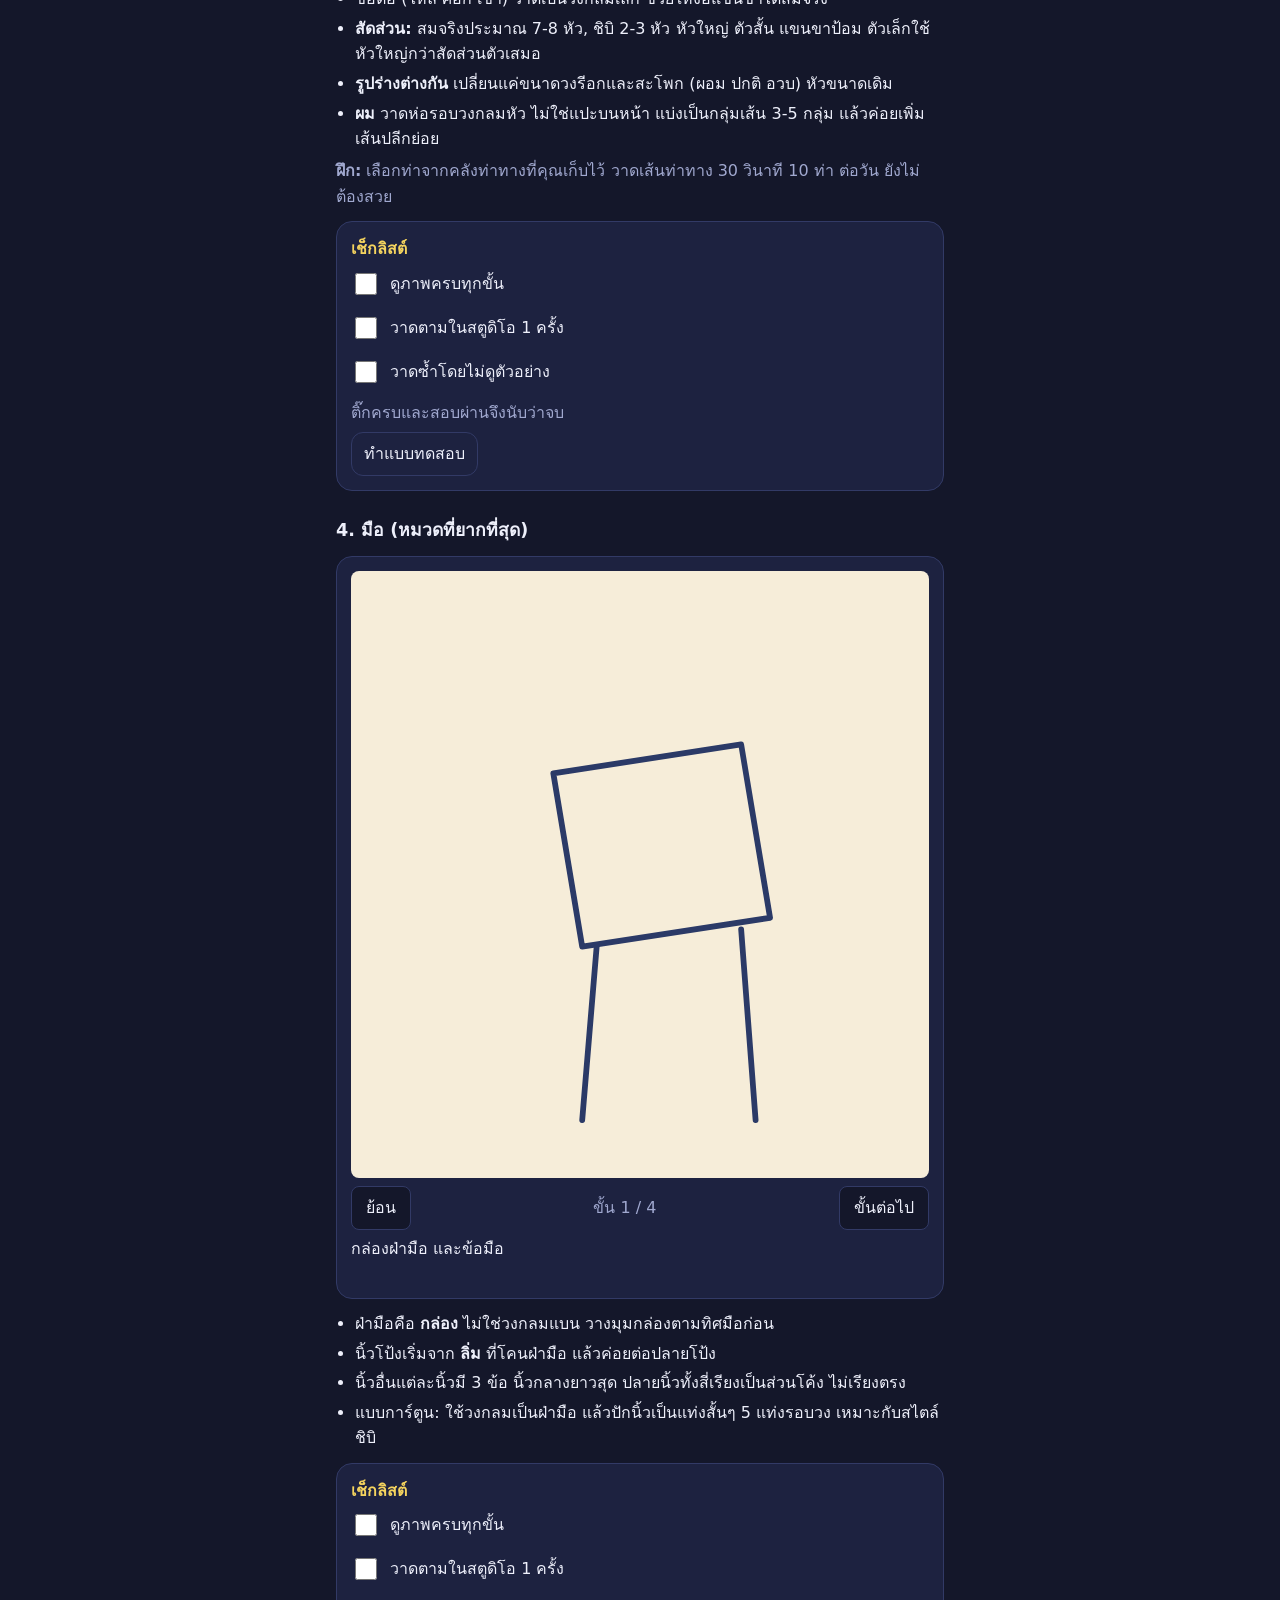
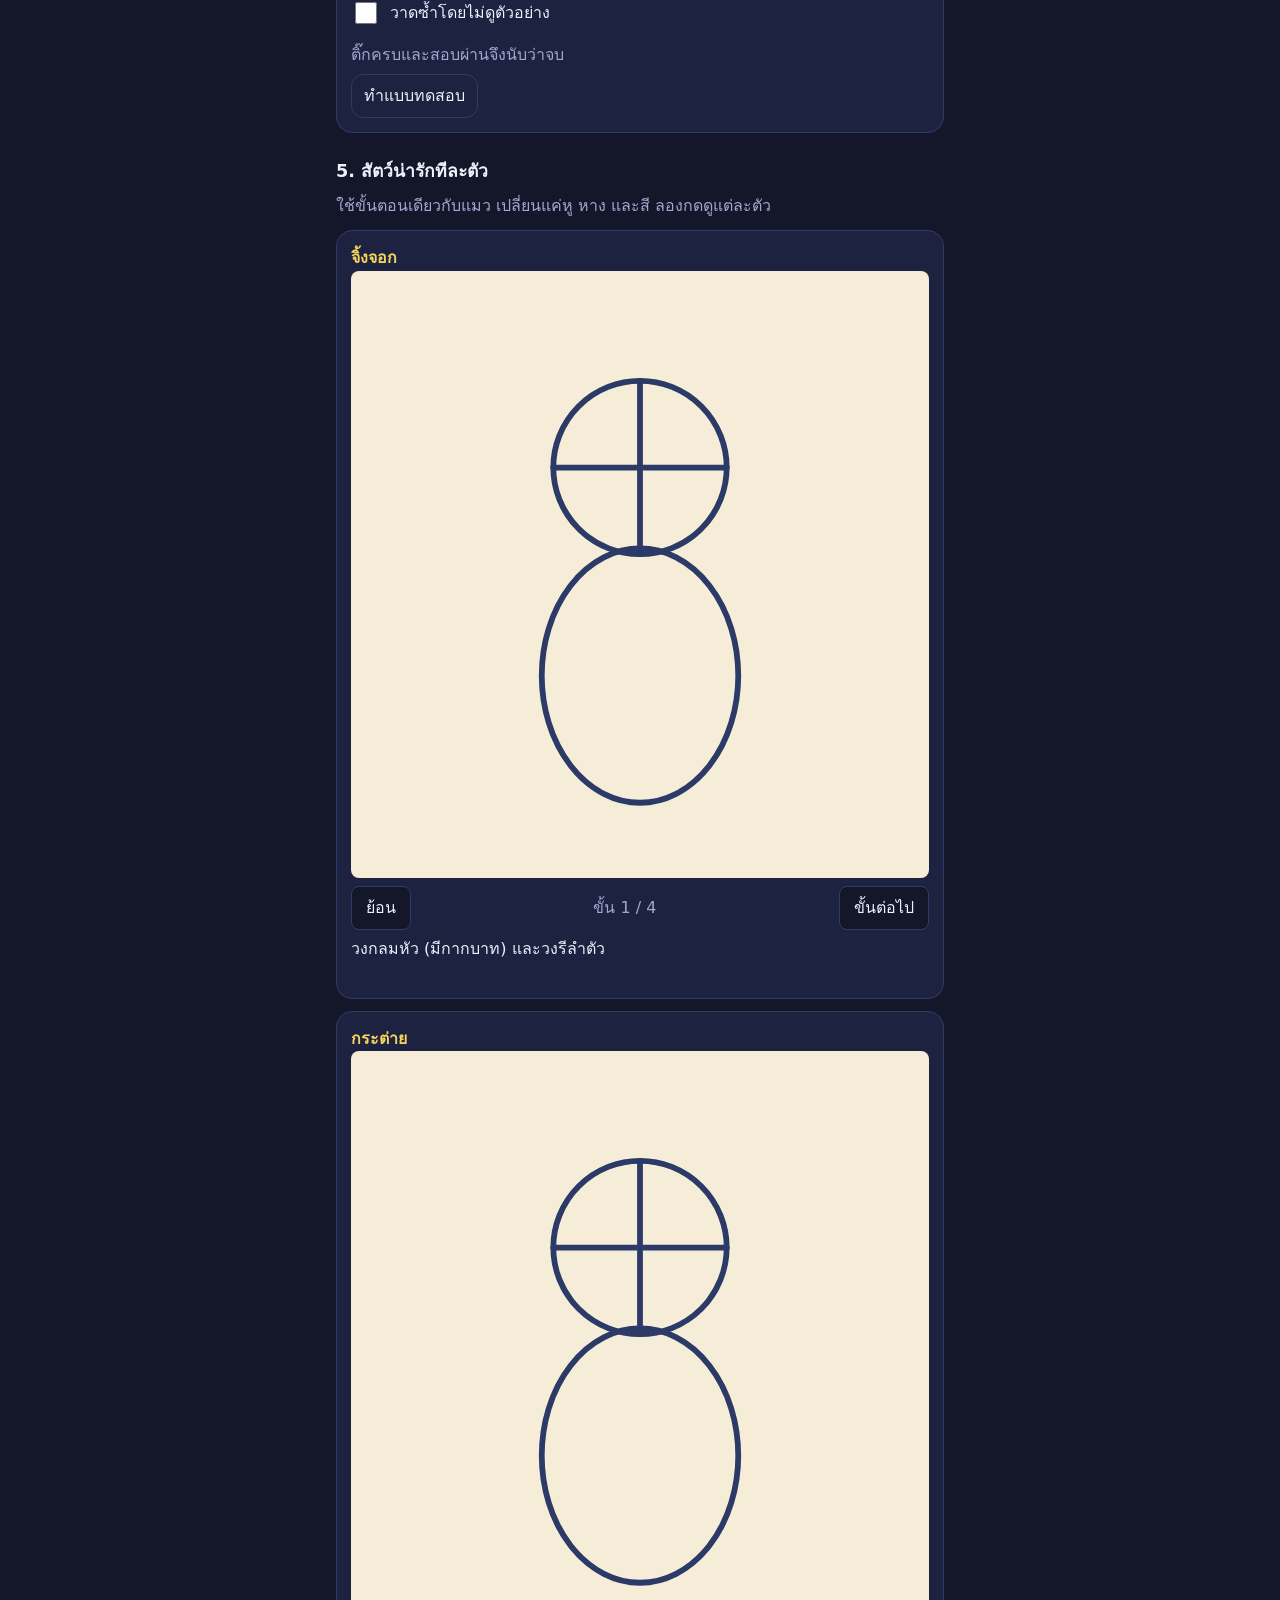
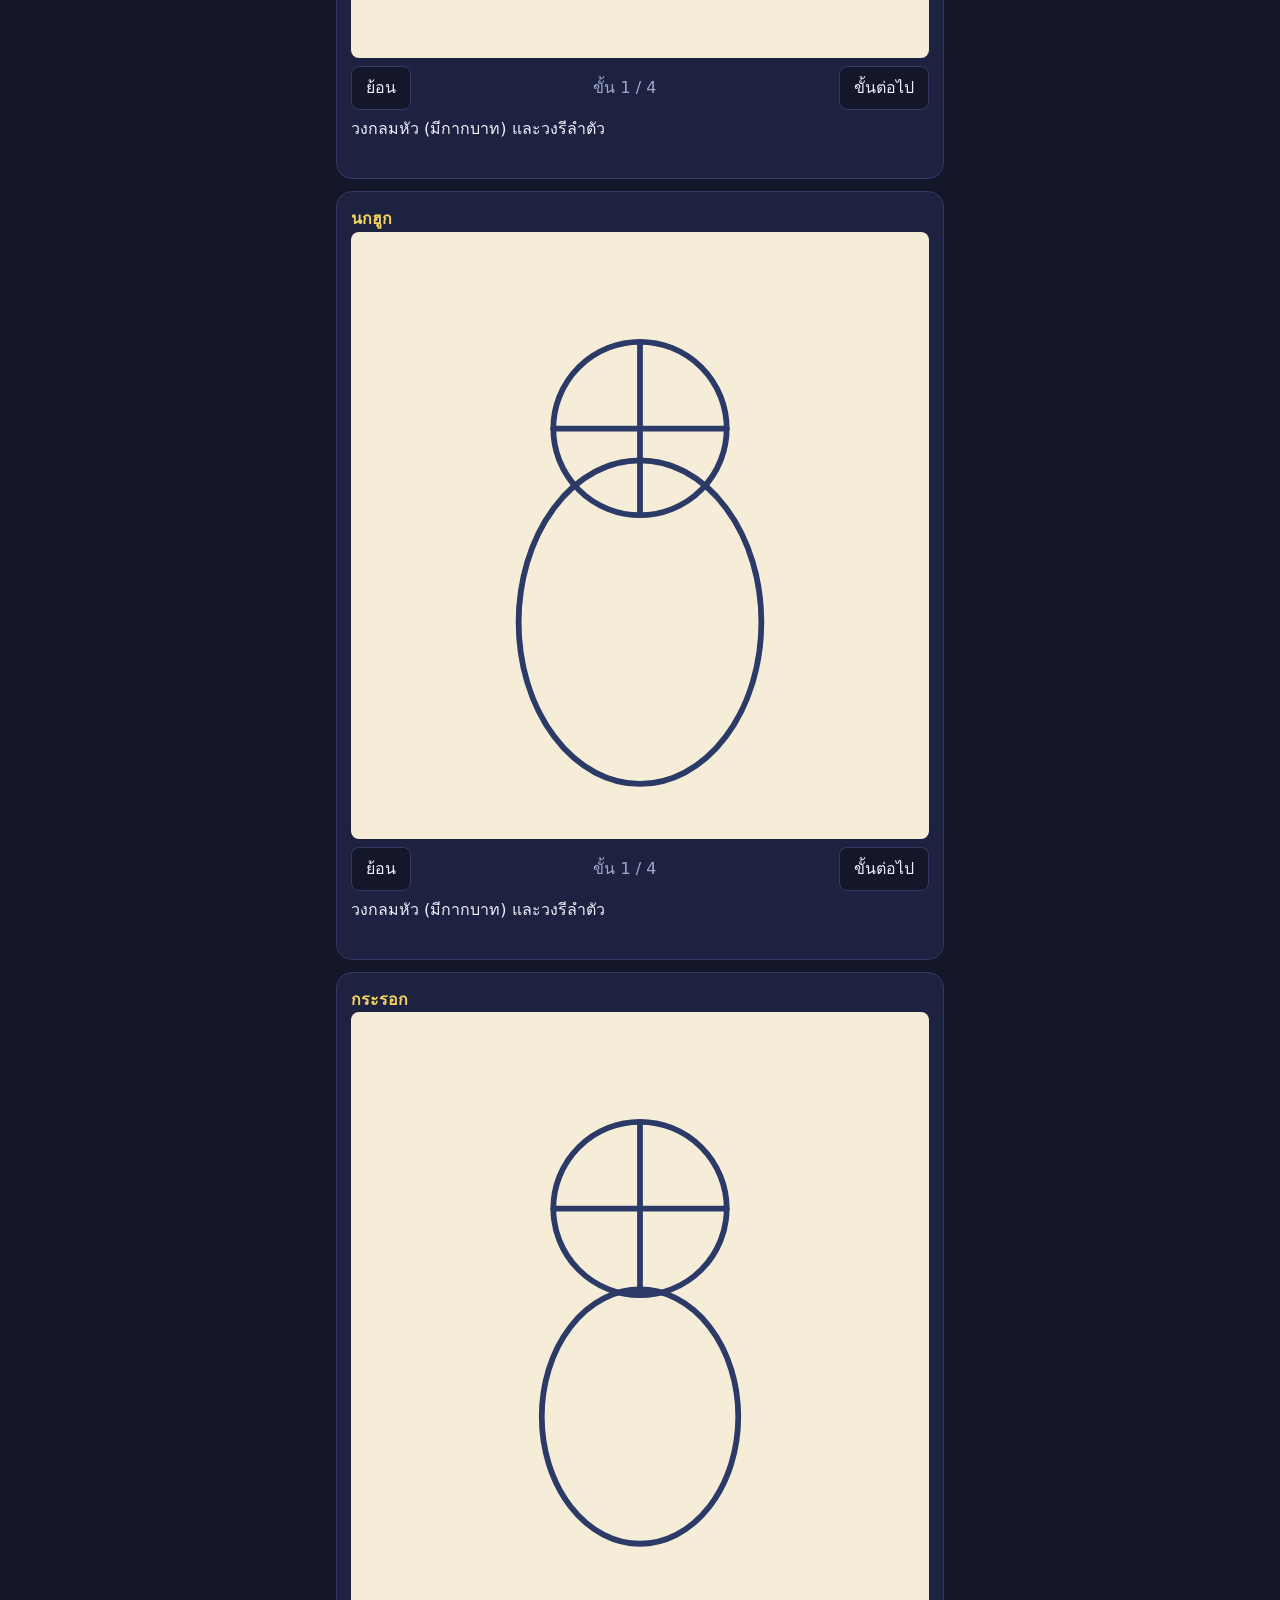
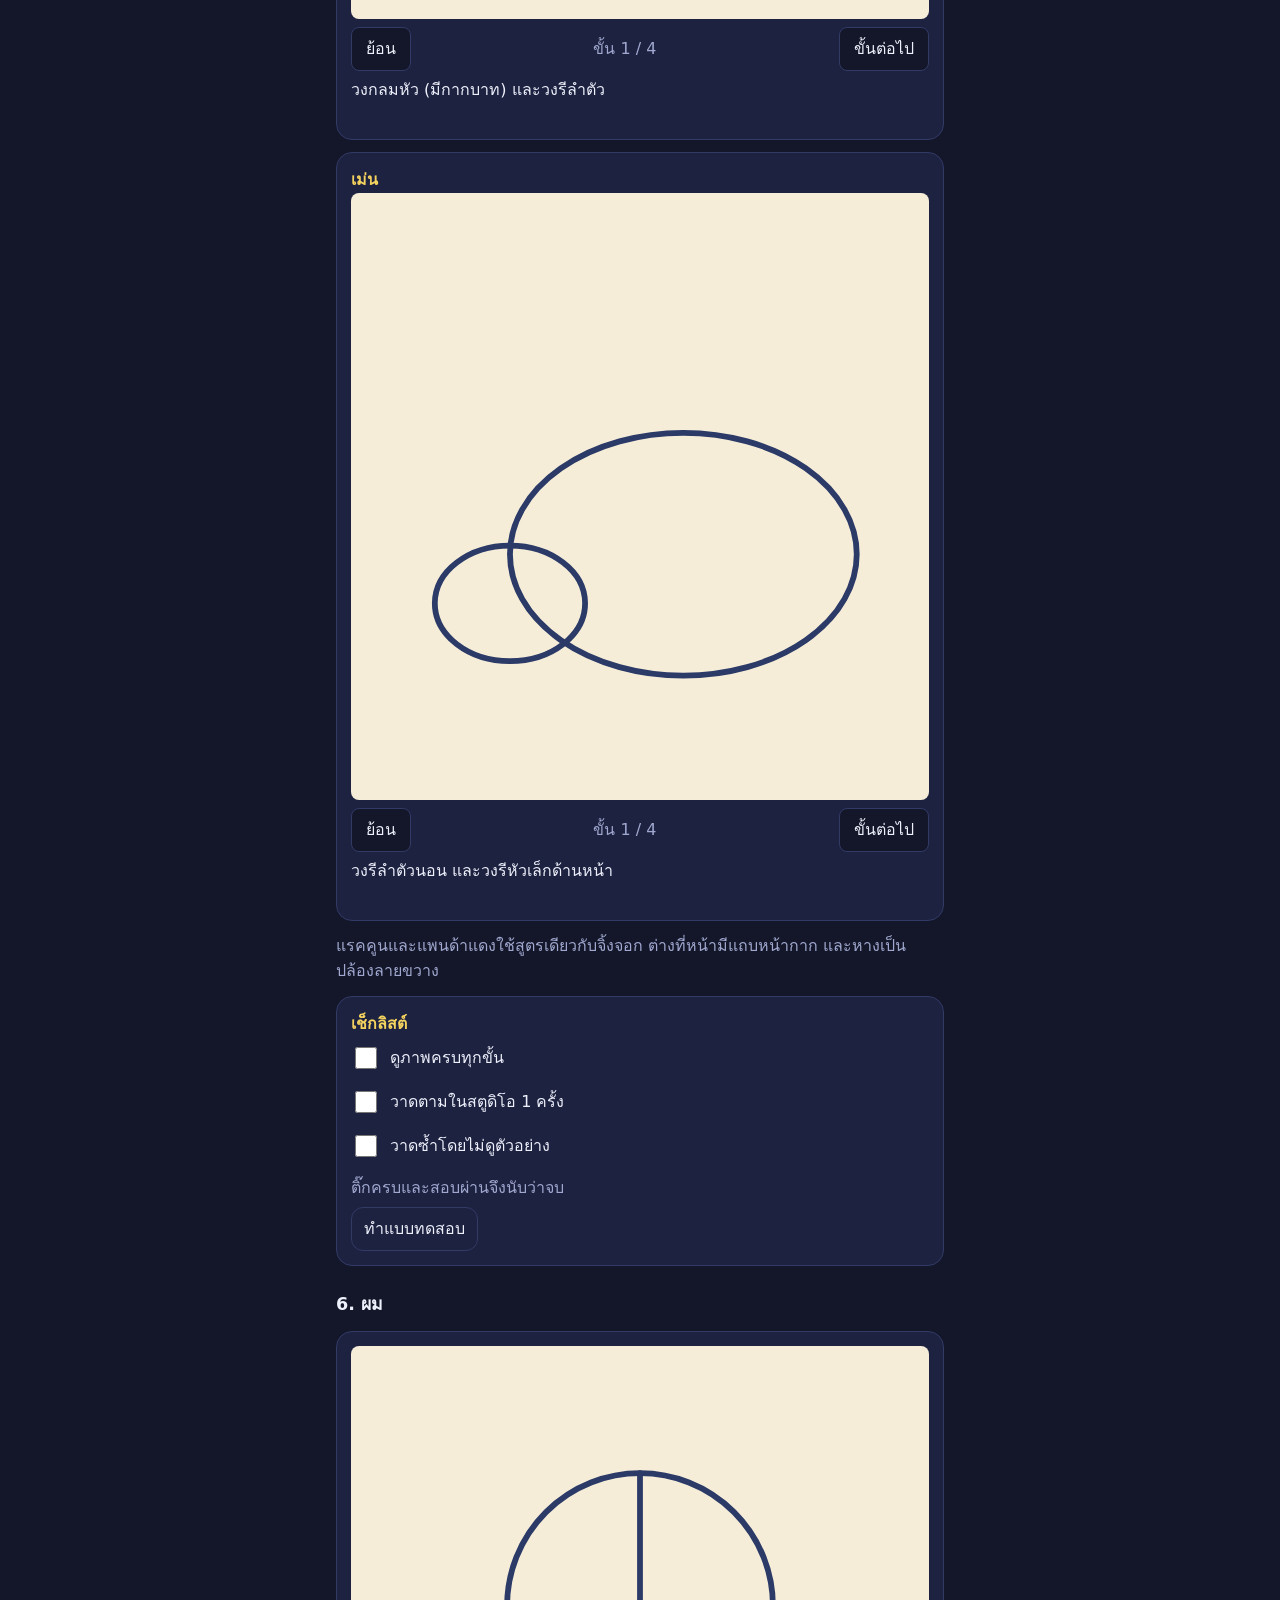
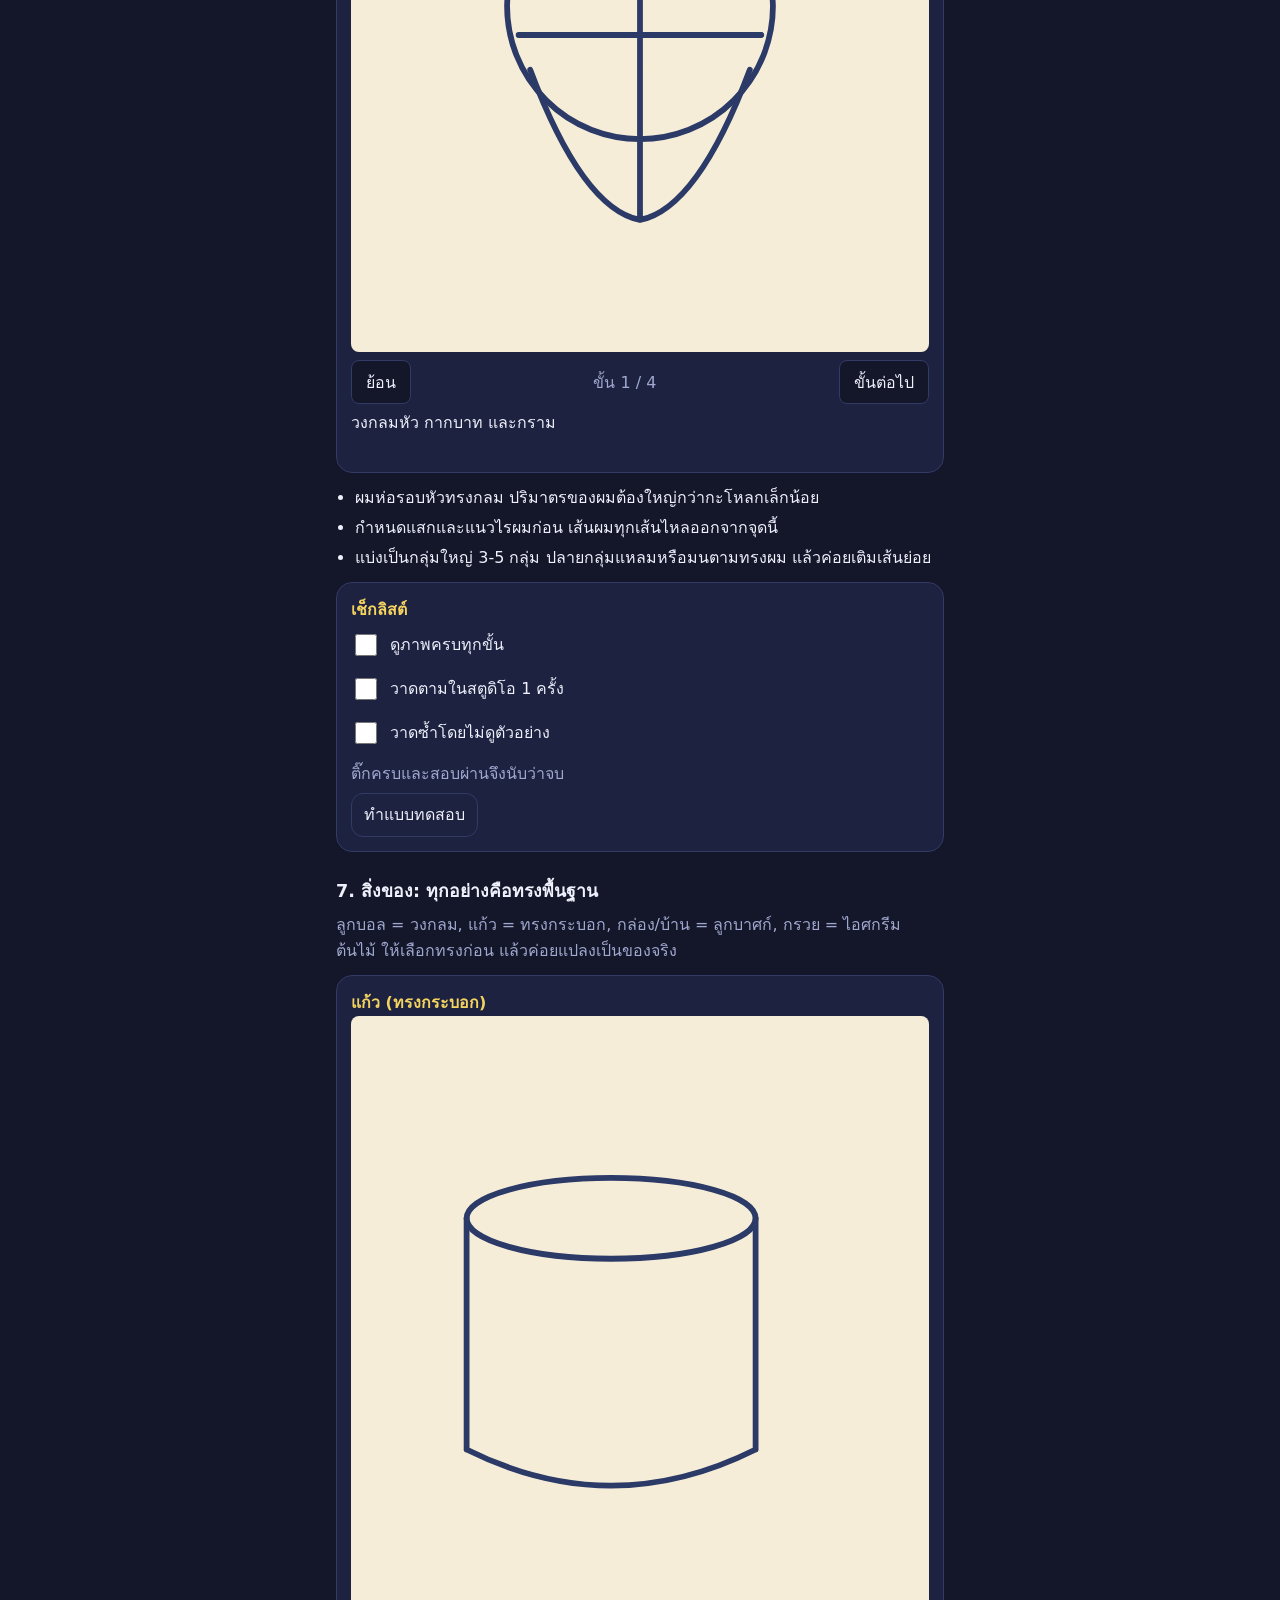
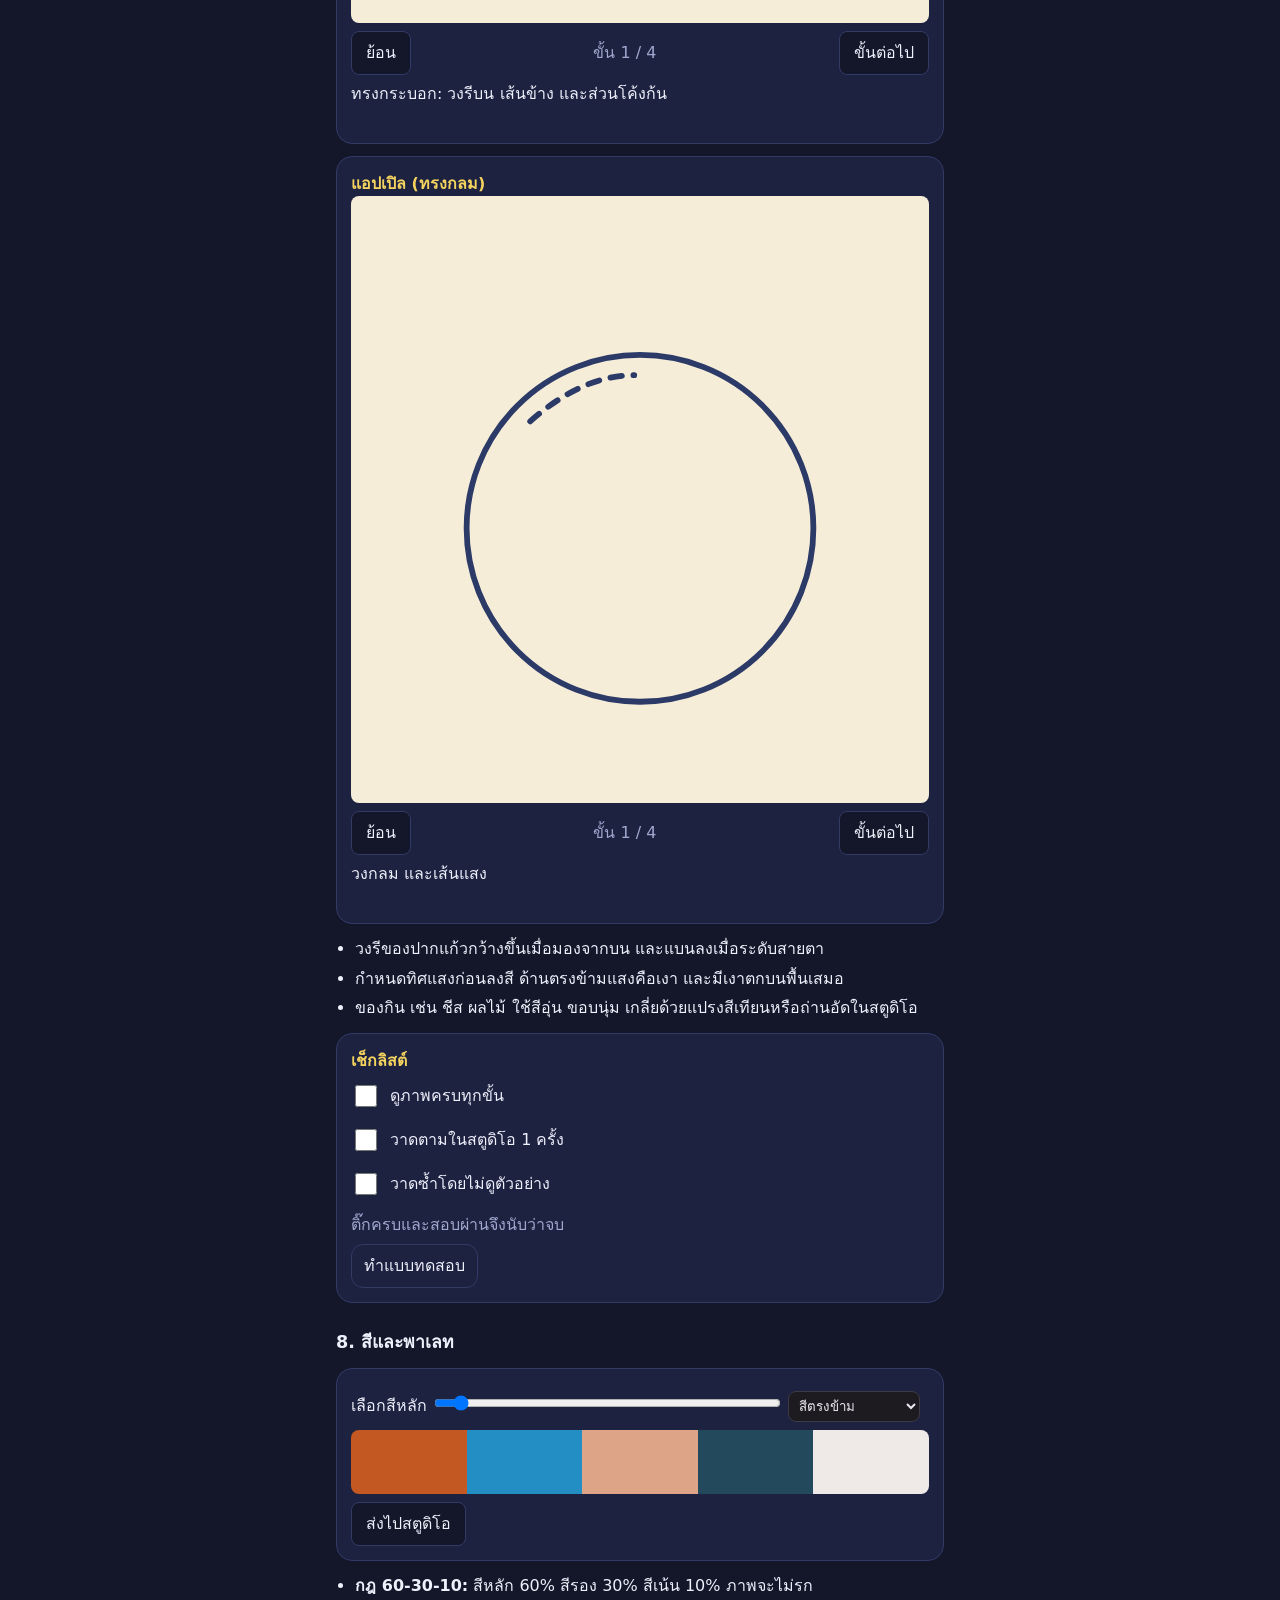
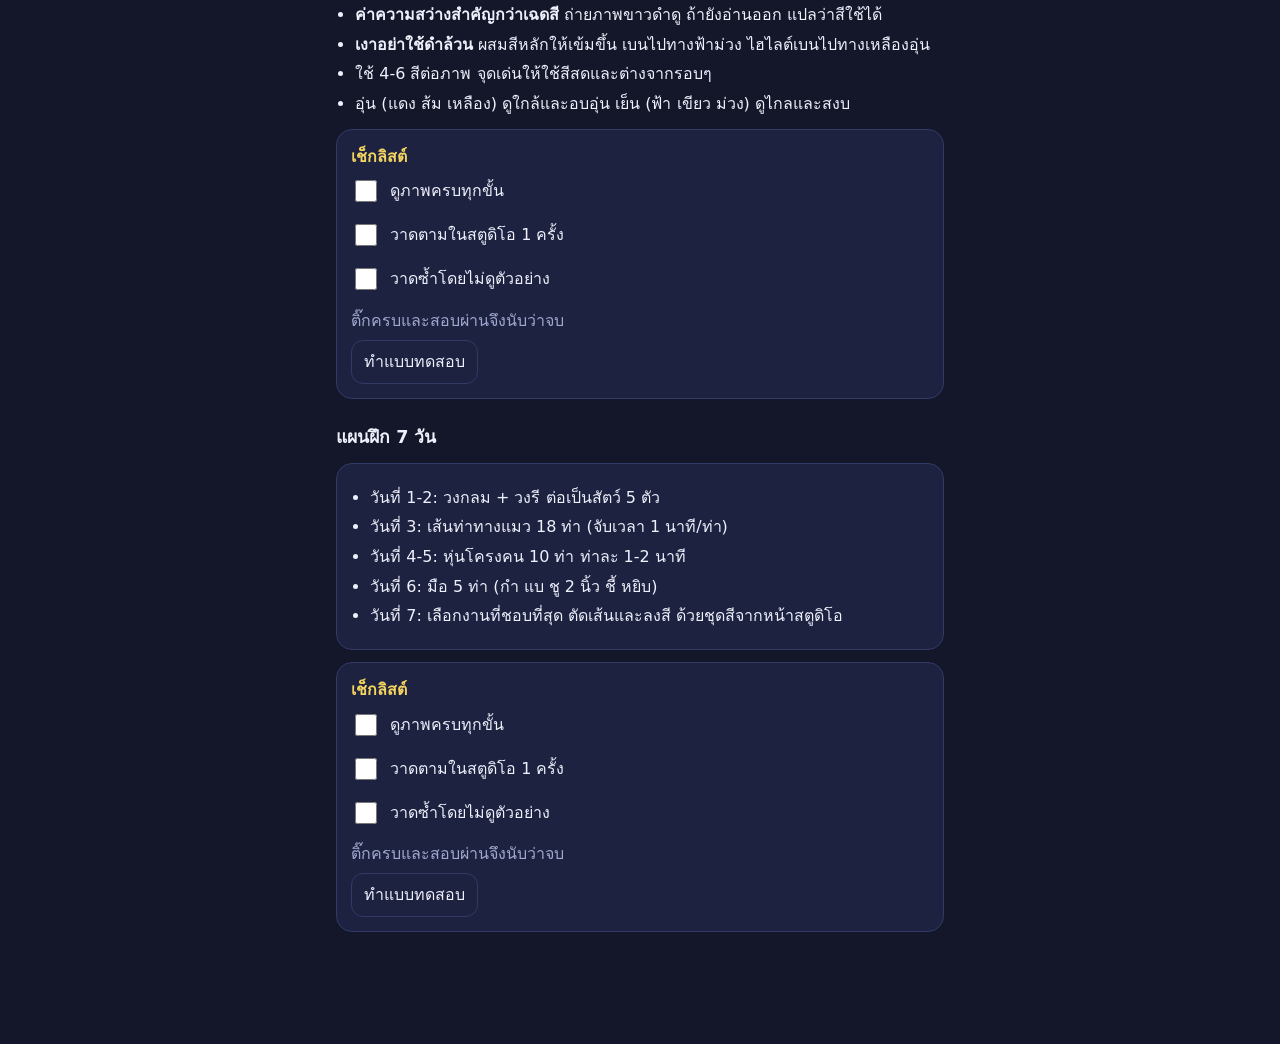
==== commit e0711fcb: "Add files via upload" ====
--- a/lessons.html
+++ b/lessons.html
@@ -1,11 +1,11 @@
 <!DOCTYPE html>
 <html lang="th">
 <head>
-<meta charset="utf-8">
+<meta charset="utf-8"><meta name="theme-color" content="#14172a">
 <meta name="viewport" content="width=device-width, initial-scale=1, viewport-fit=cover">
 <title>บทเรียนวาดรูป – SkillHub</title>
 <style>
-:root{--bg:#1d1b20;--panel:#2a2730;--line:#3d3945;--tx:#ece8f0;--mu:#a29cae;--ac:#ffb454}
+:root{--bg:#14172a;--panel:#1d2240;--line:#323a66;--tx:#eef0fb;--mu:#a0a8cf;--ac:#f4d35e}
 *{box-sizing:border-box}
 body{margin:0;background:var(--bg);color:var(--tx);font:16px/1.65 "Prompt",system-ui,sans-serif;padding:env(safe-area-inset-top) 0 env(safe-area-inset-bottom)}
 header{display:flex;gap:14px;padding:12px 16px;border-bottom:1px solid var(--line);position:sticky;top:0;background:var(--bg);z-index:2;overflow-x:auto}
@@ -13,11 +13,11 @@
 header a.on{color:var(--ac)}
 main{max-width:640px;margin:0 auto;padding:16px}
 h1{font-size:1.5rem;margin:.4em 0}
-h2{font-size:1.2rem;margin:1.6em 0 .3em;scroll-margin-top:60px}
+h2{font-size:1.25rem;margin:1.8em 0 .3em;scroll-margin-top:60px}
 p{margin:.4em 0;color:var(--mu)}
 ul{padding-left:1.2em;margin:.4em 0}
 li{margin:.25em 0}
-.card{background:var(--panel);border:1px solid var(--line);border-radius:12px;padding:12px;margin:12px 0}
+.card{background:var(--panel);border:1px solid var(--line);border-radius:16px;padding:14px;margin:12px 0}
 .card b{color:var(--ac)}
 svg{width:100%;height:auto;background:#f6edd9;border-radius:8px;display:block}
 .old{opacity:.35}
@@ -120,7 +120,7 @@
 <script>
 const NS='http://www.w3.org/2000/svg';
 const S='fill="none" stroke="#2b3a67" stroke-width="2" stroke-linecap="round" stroke-linejoin="round"';
-const D={
+const DD={
 cat:{vb:'0 0 200 210',steps:[
  ['วงกลมหัว + กากบาท และวงรีลำตัว',`<g ${S}><circle cx="100" cy="55" r="32"/><path d="M100 23V87M68 55H132"/><ellipse cx="100" cy="135" rx="34" ry="44"/></g>`],
  ['เพิ่มหูที่มุมบน ขาหน้า เท้า และหาง',`<g ${S}><path d="M76 34L72 10L94 26M124 34L128 10L106 26"/><path d="M90 150V190M110 150V190"/><ellipse cx="86" cy="192" rx="9" ry="5"/><ellipse cx="114" cy="192" rx="9" ry="5"/><path d="M134 160C170 160 175 125 160 118"/></g>`],
@@ -155,32 +155,32 @@
  ['เพิ่ม '+o.ex,`<g ${S}>${o.ears}${o.tail}${o.legs||LEG}</g>`],
  ['ใส่หน้าตามเส้นกากบาท',`<g ${S}><circle cx="86" cy="68" r="3.5"/><circle cx="114" cy="68" r="3.5"/><path d="M96 78H104L100 83ZM100 83V87M94 90Q100 94 106 90"/>${o.face||''}</g>`],
  ['ลงสี',`<g stroke="none"><ellipse cx="100" cy="203" rx="46" ry="6" fill="#2b3a6726"/><g fill="${o.c}" opacity=".85">${o.body||BODY}${o.ears}${o.tail}<circle cx="100" cy="68" r="30"/></g><g fill="${o.b}" opacity=".9">${o.belly}</g></g>`]]});
-D.fox=A({ex:'หูแหลมใหญ่ หางพู่ และเท้า',ears:'<path d="M74 46L70 14L96 38M126 46L130 14L104 38"/>',tail:'<path d="M132 170C185 185 195 130 165 120C160 140 150 150 134 150"/>',face:'<path d="M72 78L84 90M128 78L116 90"/>',c:'#e8742f',b:'#fff3e0',belly:'<ellipse cx="100" cy="150" rx="17" ry="30"/><path d="M82 80Q100 100 118 80L112 92H88Z"/>'});
-D.bunny=A({ex:'หูยาว 2 เท่าของหัว และหางกลม',ears:'<ellipse cx="82" cy="20" rx="9" ry="30"/><ellipse cx="118" cy="20" rx="9" ry="30"/>',tail:'<circle cx="138" cy="175" r="10"/>',face:'<path d="M70 72L84 74M70 80L84 78M130 72L116 74M130 80L116 78"/>',c:'#d9d2c8',b:'#ffffff',belly:'<ellipse cx="100" cy="150" rx="18" ry="30"/><ellipse cx="82" cy="20" rx="4" ry="22" fill="#f2b6c0"/><ellipse cx="118" cy="20" rx="4" ry="22" fill="#f2b6c0"/>'});
-D.owl=A({ex:'หูขนสั้น ปีก และเท้า',body:'<ellipse cx="100" cy="135" rx="42" ry="56"/>',ears:'<path d="M74 46L72 28L90 40M126 46L128 28L110 40"/><path d="M62 105Q52 150 74 180M138 105Q148 150 126 180"/>',tail:'',legs:'<path d="M88 190V196M112 190V196M82 196H94M106 196H118"/>',face:'<circle cx="86" cy="68" r="11"/><circle cx="114" cy="68" r="11"/><path d="M92 126q4 5 8 0M100 146q4 5 8 0M84 146q4 5 8 0"/>',c:'#8a5a35',b:'#f0dcb8',belly:'<ellipse cx="100" cy="145" rx="26" ry="38"/><circle cx="86" cy="68" r="11"/><circle cx="114" cy="68" r="11"/>'});
-D.squirrel=A({ex:'หูเล็ก หางใหญ่ขดสูง',ears:'<path d="M76 44L74 22L92 36M124 44L126 22L108 36"/>',tail:'<path d="M132 180C195 200 205 100 150 85C138 108 152 128 132 142"/>',face:'',c:'#c8622b',b:'#f6dcc0',belly:'<ellipse cx="100" cy="150" rx="17" ry="30"/>'});
-D.hedge={vb:'0 0 200 210',steps:[
+DD.fox=A({ex:'หูแหลมใหญ่ หางพู่ และเท้า',ears:'<path d="M74 46L70 14L96 38M126 46L130 14L104 38"/>',tail:'<path d="M132 170C185 185 195 130 165 120C160 140 150 150 134 150"/>',face:'<path d="M72 78L84 90M128 78L116 90"/>',c:'#e8742f',b:'#fff3e0',belly:'<ellipse cx="100" cy="150" rx="17" ry="30"/><path d="M82 80Q100 100 118 80L112 92H88Z"/>'});
+DD.bunny=A({ex:'หูยาว 2 เท่าของหัว และหางกลม',ears:'<ellipse cx="82" cy="20" rx="9" ry="30"/><ellipse cx="118" cy="20" rx="9" ry="30"/>',tail:'<circle cx="138" cy="175" r="10"/>',face:'<path d="M70 72L84 74M70 80L84 78M130 72L116 74M130 80L116 78"/>',c:'#d9d2c8',b:'#ffffff',belly:'<ellipse cx="100" cy="150" rx="18" ry="30"/><ellipse cx="82" cy="20" rx="4" ry="22" fill="#f2b6c0"/><ellipse cx="118" cy="20" rx="4" ry="22" fill="#f2b6c0"/>'});
+DD.owl=A({ex:'หูขนสั้น ปีก และเท้า',body:'<ellipse cx="100" cy="135" rx="42" ry="56"/>',ears:'<path d="M74 46L72 28L90 40M126 46L128 28L110 40"/><path d="M62 105Q52 150 74 180M138 105Q148 150 126 180"/>',tail:'',legs:'<path d="M88 190V196M112 190V196M82 196H94M106 196H118"/>',face:'<circle cx="86" cy="68" r="11"/><circle cx="114" cy="68" r="11"/><path d="M92 126q4 5 8 0M100 146q4 5 8 0M84 146q4 5 8 0"/>',c:'#8a5a35',b:'#f0dcb8',belly:'<ellipse cx="100" cy="145" rx="26" ry="38"/><circle cx="86" cy="68" r="11"/><circle cx="114" cy="68" r="11"/>'});
+DD.squirrel=A({ex:'หูเล็ก หางใหญ่ขดสูง',ears:'<path d="M76 44L74 22L92 36M124 44L126 22L108 36"/>',tail:'<path d="M132 180C195 200 205 100 150 85C138 108 152 128 132 142"/>',face:'',c:'#c8622b',b:'#f6dcc0',belly:'<ellipse cx="100" cy="150" rx="17" ry="30"/>'});
+DD.hedge={vb:'0 0 200 210',steps:[
  ['วงรีลำตัวนอน และวงรีหัวเล็กด้านหน้า',`<g ${S}><ellipse cx="115" cy="125" rx="60" ry="42"/><ellipse cx="55" cy="142" rx="26" ry="20"/></g>`],
  ['ขนแหลมเป็นฟันเลื่อยบนหลัง และเท้า',`<g ${S}><path d="M60 110L66 84L80 100L88 70L102 92L116 66L128 90L146 72L150 98L170 92L168 118"/><ellipse cx="85" cy="170" rx="9" ry="5"/><ellipse cx="135" cy="170" rx="9" ry="5"/></g>`],
  ['ใส่ตา จมูก ปาก',`<g ${S}><circle cx="52" cy="136" r="3.5"/><circle cx="32" cy="146" r="5" fill="#2b3a67"/><path d="M42 154Q50 158 56 154"/></g>`],
  ['ลงสี',`<g stroke="none"><ellipse cx="108" cy="178" rx="62" ry="6" fill="#2b3a6726"/><path d="M60 110L66 84L80 100L88 70L102 92L116 66L128 90L146 72L150 98L170 92L168 118L160 150L70 150Z" fill="#8b5e3c" opacity=".9"/><ellipse cx="55" cy="142" rx="26" ry="20" fill="#f0d3b0"/></g>`]]};
-D.hair={vb:'0 0 200 210',steps:[
+DD.hair={vb:'0 0 200 210',steps:[
  ['วงกลมหัว กากบาท และกราม',`<g ${S}><circle cx="100" cy="90" r="46"/><path d="M62 112Q80 160 100 164Q120 160 138 112M100 44V164M58 100H142"/></g>`],
  ['แสกและแนวไรผม',`<g ${S}><path d="M100 46Q70 60 56 100M100 46Q130 60 144 100"/></g>`],
  ['ก้อนผมรวมใหญ่กว่ากะโหลก',`<g ${S}><path d="M52 100Q36 36 100 26Q164 36 148 100Q164 140 152 180M52 100Q36 140 48 180"/></g>`],
  ['กลุ่มเส้นผมไหลจากแสก',`<g ${S}><path d="M100 46Q85 100 66 160M100 46Q122 90 134 160M80 38Q58 90 54 140"/></g>`]]};
-D.mug={vb:'0 0 200 210',steps:[
+DD.mug={vb:'0 0 200 210',steps:[
  ['ทรงกระบอก: วงรีบน เส้นข้าง และส่วนโค้งก้น',`<g ${S}><ellipse cx="90" cy="70" rx="50" ry="14"/><path d="M40 70V150M140 70V150M40 150Q90 175 140 150"/></g>`],
  ['หูจับ',`<g ${S}><path d="M140 88Q188 88 182 120Q176 148 140 136"/></g>`],
  ['ขอบแก้วด้านใน และผิวกาแฟ',`<g ${S}><ellipse cx="90" cy="72" rx="42" ry="10"/></g>`],
  ['ลงสี เงาด้านขวา และเงาตกพื้น',`<g stroke="none"><ellipse cx="105" cy="170" rx="70" ry="10" fill="#2b3a6726"/><path d="M40 70V150Q90 175 140 150V70Z" fill="#6aa7c9"/><path d="M110 78V165Q128 160 140 150V70Z" fill="#2b3a6755"/><ellipse cx="90" cy="72" rx="42" ry="10" fill="#6b3f26"/></g>`]]};
-D.apple={vb:'0 0 200 210',steps:[
+DD.apple={vb:'0 0 200 210',steps:[
  ['วงกลม และเส้นแสง',`<g ${S}><circle cx="100" cy="115" r="60"/><path d="M62 78Q80 62 98 62" stroke-dasharray="4 4"/></g>`],
  ['รอยบุ๋มด้านบน ก้าน และใบ',`<g ${S}><path d="M100 70Q100 56 108 40M100 52Q125 30 140 48Q122 62 100 52"/></g>`],
  ['เส้นขอบแอปเปิลให้เป็นทรงมีไหล่',`<g ${S}><path d="M100 62Q70 52 48 82Q36 130 70 170Q100 182 130 170Q164 130 152 82Q130 52 100 62"/></g>`],
  ['ลงสี: ด้านมืดอยู่ขวาล่าง ไฮไลต์อยู่ซ้ายบน',`<g stroke="none"><ellipse cx="108" cy="188" rx="52" ry="8" fill="#2b3a6730"/><path d="M100 62Q70 52 48 82Q36 130 70 170Q100 182 130 170Q164 130 152 82Q130 52 100 62" fill="#d6403a"/><path d="M120 90Q160 110 140 165Q120 178 100 178Q150 150 120 90" fill="#7a1d1d66"/><ellipse cx="72" cy="92" rx="9" ry="16" fill="#ffffffaa" transform="rotate(25 72 92)"/><path d="M100 52Q125 30 140 48Q122 62 100 52" fill="#5b9a4a"/></g>`]]};
 
-Object.entries(D).forEach(([k,v])=>build(k,v));
+Object.entries(DD).forEach(([k,v])=>build(k,v));
 
 function hx(h,s,l){h=((h%360)+360)%360;s/=100;l/=100;const k=n=>(n+h/30)%12,a=s*Math.min(l,1-l),f=n=>l-a*Math.max(-1,Math.min(k(n)-3,Math.min(9-k(n),1)));return'#'+[f(0),f(8),f(4)].map(v=>Math.round(v*255).toString(16).padStart(2,'0')).join('');}
 let cp=[];
--- a/app.css
+++ b/app.css
@@ -1,32 +1,40 @@
-:root{--bg:#1d1b20;--panel:#2a2730;--line:#3d3945;--tx:#ece8f0;--mu:#a29cae;--ac:#ffb454}
+:root{--bg:#14172a;--panel:#1d2240;--line:#323a66;--tx:#eef0fb;--mu:#a0a8cf;--ac:#f4d35e;--ac2:#ff8a73}
 *{box-sizing:border-box}
-body{margin:0;background:var(--bg);color:var(--tx);font:16px/1.6 Prompt,system-ui,sans-serif}
-button,.b{min-height:44px;font:inherit;color:var(--tx);background:var(--panel);border:1px solid var(--line);border-radius:8px;padding:6px 10px;cursor:pointer;text-decoration:none;display:inline-block}
-button.on{background:var(--ac);color:#1d1b20;border-color:var(--ac)}
-button:focus-visible,a:focus-visible,input:focus-visible{outline:2px solid var(--ac);outline-offset:1px}
+body{margin:0;background:var(--bg);color:var(--tx);font:16px/1.6 Sarabun,"Noto Sans Thai","Leelawadee UI",Thonburi,system-ui,sans-serif;-webkit-tap-highlight-color:transparent}
+h1{font-size:1.9rem;line-height:1.2;margin:.2em 0 .1em;letter-spacing:-.01em}h2{font-size:1.1rem;margin:1.4em 0 .4em}
+.sub{color:var(--mu);margin:0 0 14px}
+button,.b{min-height:44px;font:inherit;color:var(--tx);background:var(--panel);border:1px solid var(--line);border-radius:12px;padding:6px 12px;cursor:pointer;text-decoration:none;display:inline-block;transition:background .15s,border-color .15s}
+button:hover,.b:hover{border-color:var(--mu)}
+button.on{background:var(--ac);color:var(--bg);border-color:var(--ac);font-weight:600}
+button:active,.b:active{transform:scale(.97)}
+button:focus-visible,a:focus-visible,input:focus-visible,select:focus-visible{outline:2px solid var(--ac);outline-offset:2px}
 .hd{display:flex;gap:12px;padding:12px 16px;border-bottom:1px solid var(--line);overflow-x:auto}
 .hd a{color:var(--mu);text-decoration:none;white-space:nowrap}.hd a.on{color:var(--ac)}
 .wrap{max-width:640px;margin:0 auto;padding:16px}
-.grid{display:grid;grid-template-columns:repeat(3,1fr);gap:8px}
-.stat{background:var(--panel);border:1px solid var(--line);border-radius:12px;padding:10px;text-align:center}
-.stat b{display:block;font-size:1.6rem;color:var(--ac)}
-.li{display:flex;justify-content:space-between;gap:8px;padding:10px 12px;margin:6px 0;background:var(--panel);border:1px solid var(--line);border-radius:10px;color:var(--tx);text-decoration:none}
-.ban{background:var(--ac);color:#1d1b20;border-radius:10px;padding:10px;margin:10px 0}
+.li{display:flex;justify-content:space-between;gap:8px;padding:10px 14px;margin:6px 0;background:var(--panel);border:1px solid var(--line);border-radius:12px;color:var(--tx);text-decoration:none;min-height:52px;align-items:center;font:inherit;width:100%;text-align:left}
+a.li:hover,button.li:hover{border-color:var(--mu)}
+.li span:last-child{color:var(--mu);font-size:14px;white-space:nowrap}
+.ban{background:var(--ac);color:var(--bg);border-radius:12px;padding:10px 12px;margin:10px 0}
 .ban button{margin-left:6px}
 .lw label{display:block;color:var(--tx)}
-.md{position:fixed;inset:0;background:#000a;display:flex;align-items:center;justify-content:center;z-index:9;padding:12px}
-.bx{background:var(--panel);border:1px solid var(--line);border-radius:12px;padding:16px;max-width:520px;width:100%;max-height:90vh;overflow:auto}
-.bx fieldset{border:1px solid var(--line);border-radius:8px;margin:8px 0}.bx label{display:block;padding:4px 0}
-#toast{position:fixed;left:50%;bottom:90px;transform:translateX(-50%);background:var(--ac);color:#1d1b20;padding:6px 14px;border-radius:20px;opacity:0;pointer-events:none;transition:opacity .2s;z-index:10}
+.md{position:fixed;inset:0;background:#000b;display:flex;align-items:center;justify-content:center;z-index:9;padding:12px}
+.bx{background:var(--panel);border:1px solid var(--line);border-radius:18px;padding:18px;max-width:520px;width:100%;max-height:90vh;overflow:auto}
+.bx h2{margin-top:0}.bx fieldset{border:1px solid var(--line);border-radius:12px;margin:10px 0}.bx label{display:block;padding:8px 0}
+#toast{position:fixed;left:50%;bottom:96px;transform:translateX(-50%);background:var(--ac);color:var(--bg);font-weight:600;padding:8px 16px;border-radius:20px;opacity:0;pointer-events:none;transition:opacity .2s;z-index:10;max-width:90vw;text-align:center}
 #toast.s{opacity:1}
-@media(prefers-reduced-motion:reduce){#toast{transition:none}}
-
+@media(prefers-reduced-motion:reduce){#toast,button,.b{transition:none}}
 body>header,.hd{display:none}
-body.pg{padding-bottom:calc(76px + env(safe-area-inset-bottom))}
-.tab{position:fixed;bottom:0;left:0;right:0;display:flex;background:var(--panel);border-top:1px solid var(--line);padding-bottom:env(safe-area-inset-bottom);z-index:5}
-.tab a{flex:1;text-align:center;padding:8px 0;color:var(--mu);text-decoration:none;font-size:12px}.tab a b{display:block;font-size:22px;line-height:1.2}.tab a.on{color:var(--ac)}
+body.pg{padding-bottom:calc(84px + env(safe-area-inset-bottom))}
+.tab{position:fixed;bottom:0;left:0;right:0;display:flex;gap:4px;background:var(--panel);border-top:1px solid var(--line);padding:6px 8px calc(6px + env(safe-area-inset-bottom));z-index:5}
+.tab a{flex:1;text-align:center;padding:6px 0;color:var(--mu);text-decoration:none;font-size:12px;border-radius:12px}.tab a b{display:block;font-size:22px;line-height:1.2}.tab a.on{color:var(--bg);background:var(--ac);font-weight:600}
 .bar{height:10px;background:var(--line);border-radius:6px;overflow:hidden;margin:10px 0}.bar i{display:block;height:100%;background:var(--ac)}
-.cta{display:block;text-align:center;background:var(--ac);color:#1d1b20;border-color:var(--ac);font-weight:600;padding:12px;margin:10px 0}
-.li{min-height:48px;align-items:center}
-input[type=checkbox],input[type=radio]{width:20px;height:20px;vertical-align:middle;margin-right:6px}
+.cta{display:block;text-align:center;background:var(--ac);color:var(--bg);border-color:var(--ac);font-weight:700;padding:13px;margin:12px 0}
+.cta.alt{background:var(--panel);color:var(--tx);border-color:var(--line);font-weight:600}
+input[type=checkbox],input[type=radio]{width:22px;height:22px;vertical-align:middle;margin-right:8px;accent-color:var(--ac)}
+input[type=number]{background:var(--bg);color:var(--tx);border:1px solid var(--line);border-radius:10px;padding:8px;font:inherit;min-height:44px}
 .lw label,.bx label{padding:8px 0}
+.hero{display:flex;gap:18px;align-items:center;background:var(--panel);border:1px solid var(--line);border-radius:20px;padding:16px;margin:8px 0 12px}
+.ring{--p:0%;width:116px;height:116px;border-radius:50%;background:conic-gradient(var(--ac) var(--p),var(--line) 0);display:flex;flex-direction:column;align-items:center;justify-content:center;position:relative;flex:none}
+.ring::before{content:"";position:absolute;inset:11px;border-radius:50%;background:var(--panel)}
+.ring>*{position:relative}.ring b{font-size:2rem;line-height:1}.ring span{font-size:12px;color:var(--mu)}
+.hs{display:grid;gap:6px;color:var(--mu);font-size:15px}.hs b{color:var(--ac);font-size:1.25rem;margin-right:4px}.hs p{margin:0;font-size:13px}
